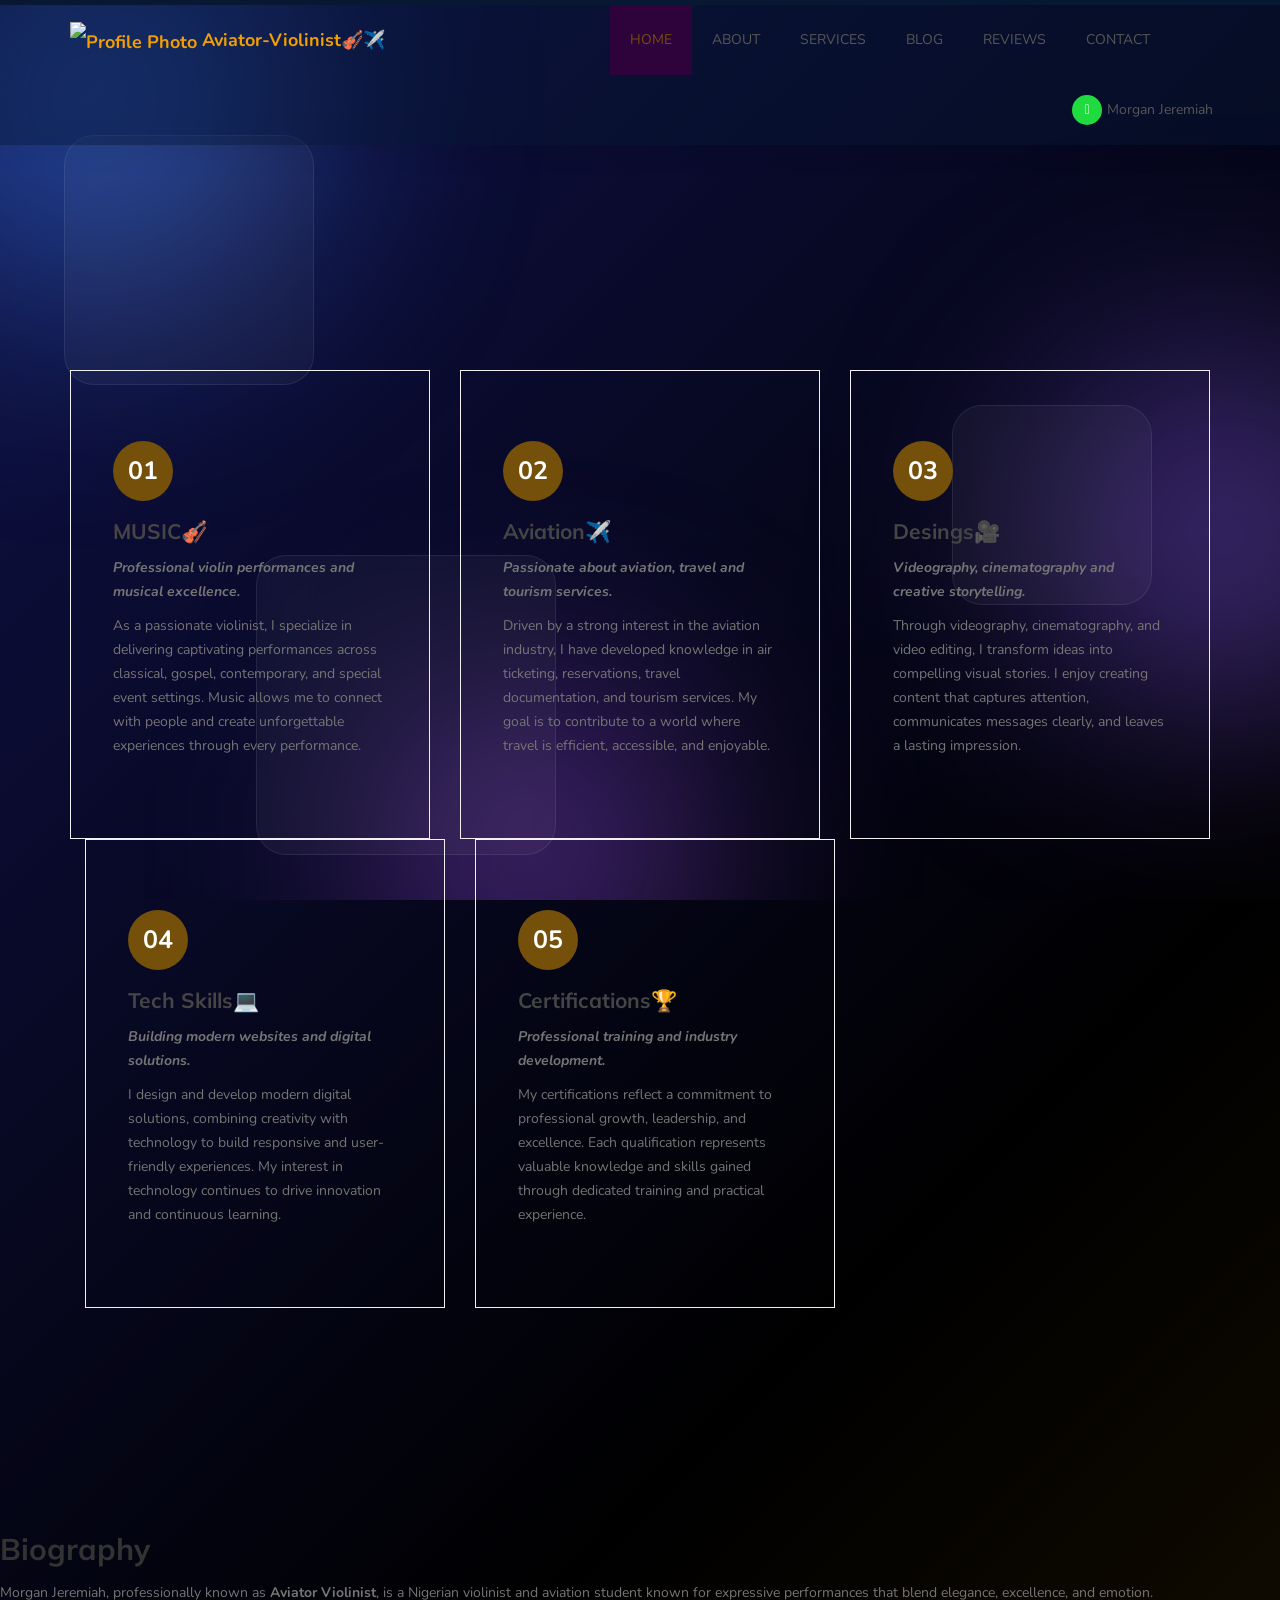
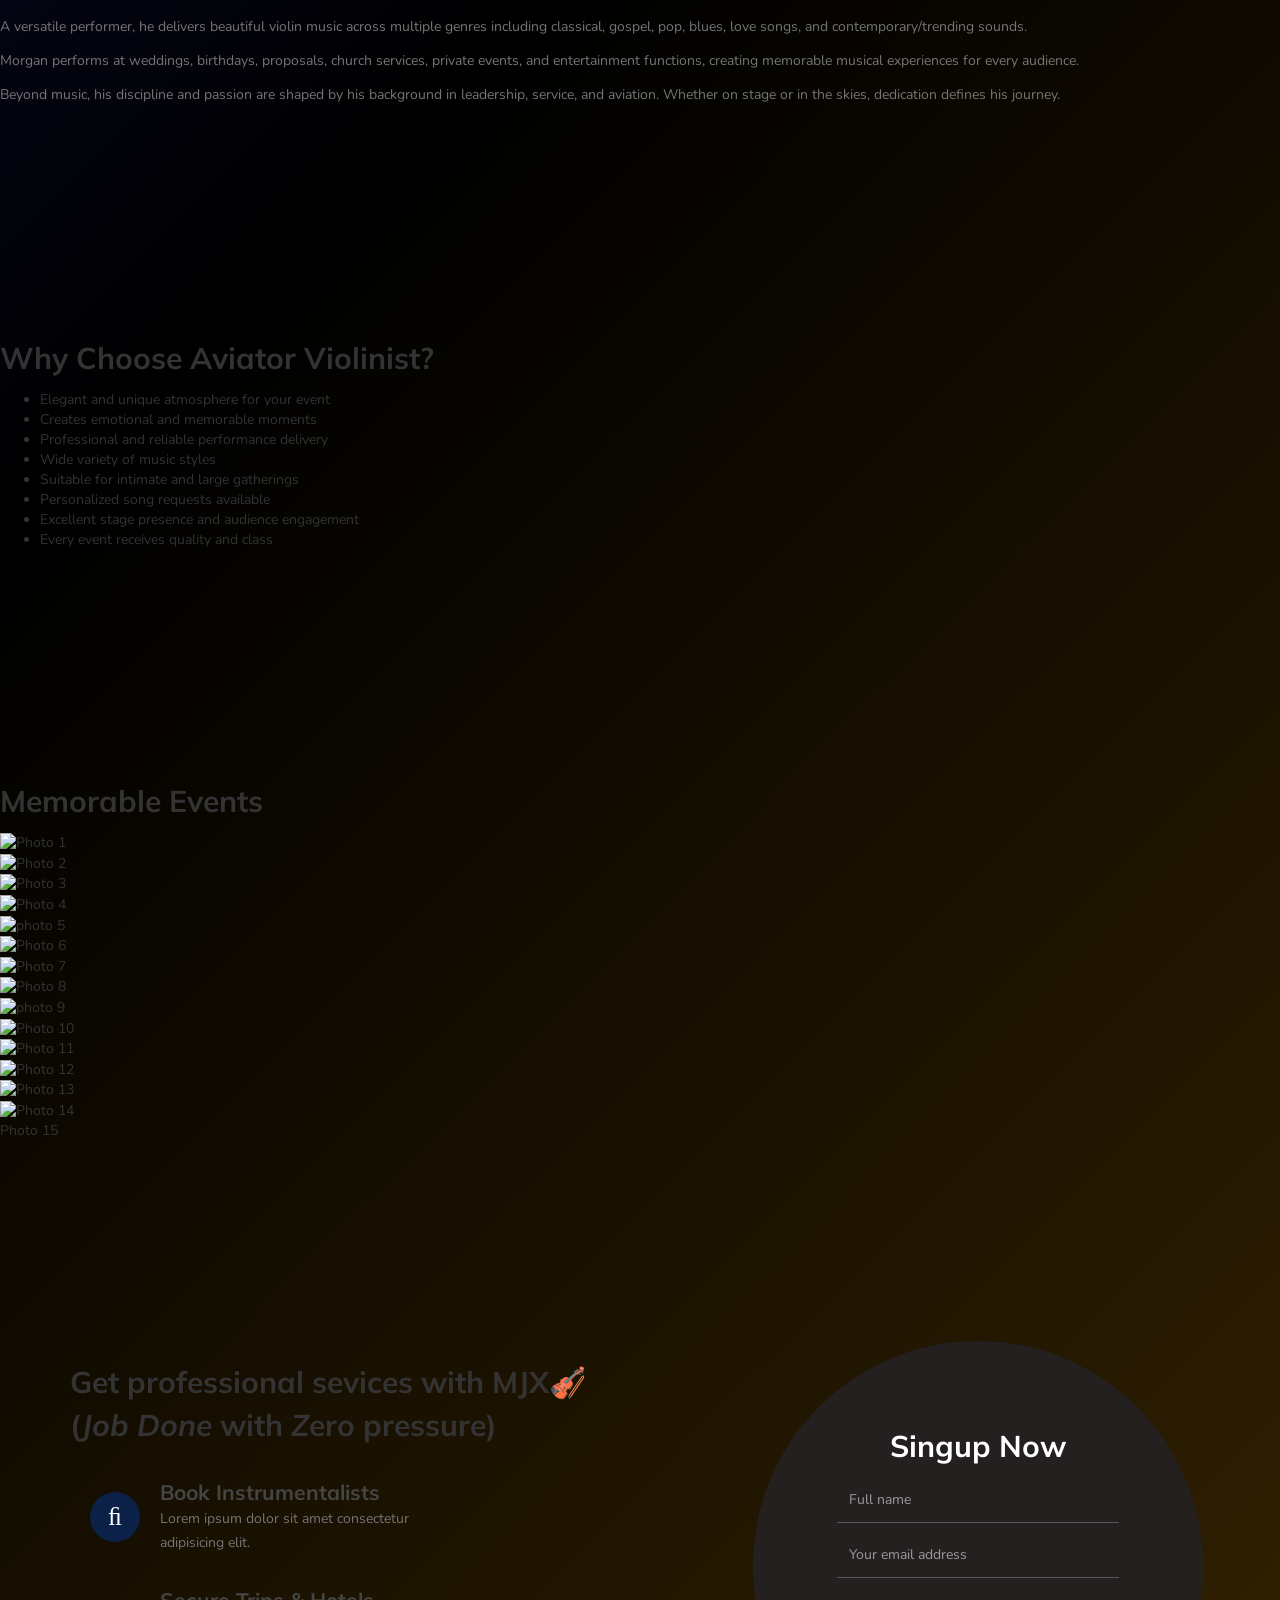
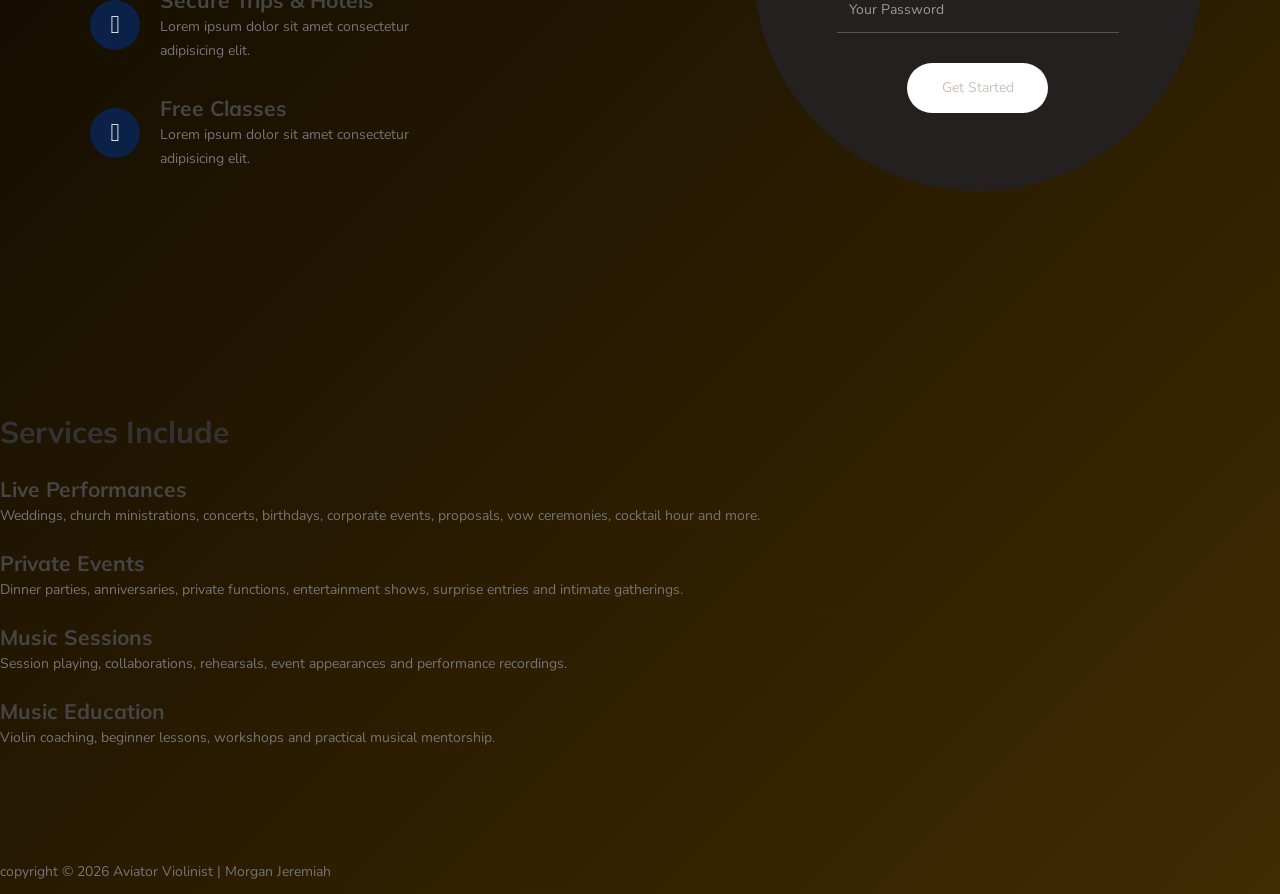
==== index.html @ 17b9ef96 "change file name" ====
<!DOCTYPE html>
<html lang="en">
<head>
    <!-- PORTFOLIO -->
    <meta charset="UTF-8">
     <meta http-equiv="X-UA-Compatible" content="IE=Edge">
     <meta name="description" content="">
     <meta name="keywords" content="">
     <meta name="author" content="">
     <meta name="viewport" content="width=device-width, initial-scale=1, maximum-scale=1">

     <link rel="stylesheet" href="css/bootstrap.min.css">
     <link rel="stylesheet" href="css/font-awesome.min.css">
     <link rel="stylesheet" href="css/owl.carousel.css">
     <link rel="stylesheet" href="css/owl.theme.default.min.css">

     <!-- MAIN CSS -->
      <link rel="stylesheet" href="./css/portfolio.css">

    <title>Morgan Jeremiah | Aviator-Violinist</title>
</head>
<body id="top" data-spy="scroll" data-target=".navbar-collapse" data-offset="50">

    <!--MY ANIMATED BACKGROUND -->
     <div class="background">
        <div class="blob blob1"></div>
        <div class="blob blob2"></div>
        <div class="blob blob3"></div>

        <div class="floating-shape shape1"></div>
        <div class="floating-shape shape2"></div>
        <div class="floating-shape shape3"></div>
     </div>


    <!-- PRE LOADER -->
    <section class="preloader">
        <div class="spinner">
            <span class="spinner-rotate"></span>
        </div>
    </section>

    <!-- MENU -->
    <section class="navbar custom-navbar navbar-fixed-top" role="navigation">
        <div class="container">
            
            <div class="navbar-header">
                <button class="navbar-toggle" data-toggle="collapse" data-target=".navbar-collapse">
                    <span class="icon icon-bar"></span>
                    <span class="icon icon-bar"></span>
                    <span class="icon icon-bar"></span>
                </button>
                
                <!-- LOGO TEXT HERE -->
                 <a href="#" class="navbar-brand">
                    <span>
                        <img class="profile" src="../Morgan-Jeremiah_Portfolio/images/web-profile-img.jpg" alt="Profile Photo">
                    </span>
                    Aviator-Violinist🎻✈️
                </a>
            </div>
            <!-- MENU LINKS -->
            <div class="collapse navbar-collapse">
                <ul class="nav navbar-nav navbar-nav-first">
                    <li><a href="#top" class="smoothscroll">HOME</a></li>
                    <li><a href="#about-self" class="smoothscroll">ABOUT</a></li>
                    <li><a href="#services" class="smoothscroll">SERVICES</a></li>
                    <li><a href="#blog" class="smoothscroll">BLOG</a></li>
                    <li><a href="#testimonial" class="smoothscroll">REVIEWS</a></li>
                    <li><a href="#contact" class="smoothscroll">CONTACT</a></li>
                </ul>

                <ul class="nav navbar-nav navbar-right">
                    <li><a href="https://wa.me/2347034324561" target="_blank"><i class="fa fa-phone"></i>Morgan Jeremiah</a></li>
                </ul>
            </div>

        </div>
    </section>
    
     <!-- HOME -->
      <section id="home">
        <div class="row">

            <!-- NOTE: I DONT UNDERSTAND THIS PART -->
              <div class="owl-carousel owl-theme home-slider">
                    <div class="item item-first">
                        <div class="caption">
                            <div class="container">
                                 <div class="col-md-6 col-sm-12">
                                    <h1>HELLO</h1>
                                    <h1>I'm Morgan Jeremiah <br> Aviator Violinist & Creative Professional</h1>
                                    <h3>Passionate about music, aviation, technology, and creating meaningful experiences. </h3>
                                    <a href="#feature" class="section-btn btn btn-default smoothScroll">Discover more</a>
                                 </div>
                            </div>
                        </div>
                    </div>

                    <div class="item item-second">
                        <div class="caption">
                            <div class="container">
                                <div class="col-md-6 col-sm-12">
                                    <h1>MJX SERVICES <br> Professional Services Made Simple</h1>
                                    <h3>Book trusted services, connect with professionals, and access opportunities through one platform.</h3>
                                    <a href="#about" class="section-btn btn btn-default smoothScroll">Join Now</a>
                                </div>
                            </div>
                        </div>
                    </div>

                    <div class="item item-third"></div>
                        <div class="caption">
                            <div class="container">
                                <div class="col -md-6 col-sm-12">
                                    <h1>LIVE PERFORMANCES <br> Music That Creates Memories</h1>
                                    <h3>From weddings and proposals to corporate and church events, every performance is tailored to inspire... Visit <a href="https://www.tiktok.com/jaystringsviolin">Morgan Jeremiah</a> page.</a></h3>
                                    <a href="#https://wa.me/2347034324561" target="_blank" class="section-btn btn btn-default smoothScroll">Book Now</a>
                                </div>
                            </div>
                        </div>
                    </div>
      </section>
      <!-- FEATURE -->
       <section id="feature">
        <div class="container">
            <div class="row">

                <div class="col-md-4 col-sm-4">
                    <div class="feature-thumb">
                        <span>01</span>
                        <h3>MUSIC🎻</h3>
                        <p><b><i>Professional violin performances and musical excellence.</i></b></p>
                        <p>As a passionate violinist, I specialize in delivering captivating performances across classical, gospel, contemporary, and special event settings. Music allows me to connect with people and create unforgettable experiences through every performance.</p>
                    </div>
                </div>

                <div class="col-md-4 col-sm-4">
                    <div class="feature-thumb">
                        <span>02</span>
                        <h3>Aviation✈️</h3>
                        <p><b><i>Passionate about aviation, travel and tourism services.</i></b></p>
                        <p>Driven by a strong interest in the aviation industry, I have developed knowledge in air ticketing, reservations, travel documentation, and tourism services. My goal is to contribute to a world where travel is efficient, accessible, and enjoyable.</p>
                    </div>
                </div>

                <div class="col-md-4 col-sm-4">
                    <div class="feature-thumb">
                        <span>03</span>
                        <h3>Desings🎥</h3>
                        <p><b><i>Videography, cinematography and creative storytelling.</i></b></p>
                        <p>Through videography, cinematography, and video editing, I transform ideas into compelling visual stories. I enjoy creating content that captures attention, communicates messages clearly, and leaves a lasting impression.</p>
                    </div>
            </div>
        </div>

        <!-- ADDITION -->
         <div class="container">
            <div class="row">

                <div class="col-md-4">
                    <div class="feature-thumb">
                        <span>04</span>
                        <h3>Tech Skills💻</h3>
                        <p><b><i>Building modern websites and digital solutions.</i></b></p>
                        <p>I design and develop modern digital solutions, combining creativity with technology to build responsive and user-friendly experiences. My interest in technology continues to drive innovation and continuous learning.</p>
                    </div>
                </div>

                <div class="col-md-4">
                    <div class="feature-thumb">
                        <span>05</span>
                        <h3>Certifications🏆</h3>
                        <p><b><i>Professional training and industry development.</i></b></p>
                        <p>My certifications reflect a commitment to professional growth, leadership, and excellence. Each qualification represents valuable knowledge and skills gained through dedicated training and practical experience.</p>
                    </div>
                </div>

            </div>
         </div>
    </section>

    <!-- ABOUT -->

    <!-- additiional about section -->
    <section id="about-self" class="section">
    <h2>Biography</h2>

    <p>
      Morgan Jeremiah, professionally known as <strong>Aviator Violinist</strong>, is a Nigerian violinist and aviation student known for expressive performances that blend elegance, excellence, and emotion.
    </p>

    <p>
      A versatile performer, he delivers beautiful violin music across multiple genres including classical, gospel, pop, blues, love songs, and contemporary/trending sounds.
    </p>

    <p>
      Morgan performs at weddings, birthdays, proposals, church services, private events, and entertainment functions, creating memorable musical experiences for every audience.
    </p>

    <p>
      Beyond music, his discipline and passion are shaped by his background in leadership, service, and aviation. Whether on stage or in the skies, dedication defines his journey.
    </p>
  </section>

  
  <!-- WHY CHOOSE -->
  <section class="section">
    <h2>Why Choose Aviator Violinist?</h2>

    <ul class="reasons">
      <li>Elegant and unique atmosphere for your event</li>
      <li>Creates emotional and memorable moments</li>
      <li>Professional and reliable performance delivery</li>
      <li>Wide variety of music styles</li>
      <li>Suitable for intimate and large gatherings</li>
      <li>Personalized song requests available</li>
      <li>Excellent stage presence and audience engagement</li>
      <li>Every event receives quality and class</li>
    </ul>
  </section>

  <!-- EVENTS -->
  <section id="events" class="section-dark">
    <h2>Memorable Events</h2>
    <!-- <p>Gallery section — add y
        our event photos and videos here.</p> -->

    <div class="gallery">
      <div class="placeholder"><img src="./images/gallery-img1.jpg" alt="Photo 1"></div>
      <div class="placeholder"><img src="./images/gallery-img2.png" alt="Photo 2"></div>
      <div class="placeholder"><img src="./images/gallery-img3.jpg" alt="Photo 3"></div>
      <div class="placeholder"><img src="./images/gallery-img4.jpg" alt="Photo 4"></div>
      <div class="placeholder"><img src="./images/gallery-img5.png" alt="photo 5"></div>
      <div class="placeholder"><img src="./images/gallery-img6.jpg" alt="Photo 6"></div>
      <div class="placeholder"><img src="./images/gallery-img7.jpg" alt="Photo 7"></div>
      <div class="placeholder"><img src="./images/gallery-img8.png" alt="Photo 8"></div>
      <div class="placeholder"><img src="./images/gallery-img9.jpg" alt="photo 9"></div>
      <div class="placeholder"><img src="./images/gallery-img10.jpg" alt="Photo 10"></div>
      <div class="placeholder"><img src="./images/gallery-img11.jpg" alt="Photo 11"></div>
      <div class="placeholder"><img src="./images/gallery-img12.png" alt="Photo 12"></div>
      <div class="placeholder"><img src="./images/gallery-img13.jpg" alt="Photo 13"></div>
      <div class="placeholder"><img src="./images/gallery-img14.jpg" alt="Photo 14"></div>
      <div class="placeholder">Photo 15</div>
    </div>
  </section>
  <!-- The end of this section -->


     <section id="about">
        <div class="container">
            <div class="row">

                <div class="col-md-6 col-sm-12">
                    <div class="about-info">
                        <h2>Get professional sevices with MJX🎻 (<i><b>Job Done</b></i> with <i><b>Z</b></i>ero pressure)</h2>

                        <figure>
                            <span><i class="fa fa-music"></i></span>
                            <figcaption>
                                <h3>Book Instrumentalists</h3>
                                <p>Lorem ipsum dolor sit amet consectetur adipisicing elit.</p>
                            </figcaption>
                        </figure>
                        
                         <figure>
                            <span>
                                <i class="fa fa-plane"></i>
                            </span>
                            <figcaption>
                                <h3>Secure Trips & Hotels</h3>
                                <p>Lorem ipsum dolor sit amet consectetur adipisicing elit.</p>
                            </figcaption>
                        </figure>

                         <figure>
                            <span><i class="fa fa-graduation-cap"></i></span>
                            <figcaption>
                                <h3>Free Classes</h3>
                                <p>Lorem ipsum dolor sit amet consectetur adipisicing elit.</p>
                            </figcaption>
                        </figure>
                    </div>
                </div>

                <div class="col-md-offset-1 col-md-4 col-sm-12">
                    <div class="entry-form">
                        <form action="#" method="post">
                            <h2>Singup Now</h2>
                            <input type="text" name="full name" class="form-control" placeholder="Full name" required="">

                            <input type="email" name="email" class="form-control" placeholder="Your email address" required="">

                            <input type="password" name="password" class="form-control" placeholder="Your Password" required="">

                            <button class="submit-btn form-control" id="form-submit"><a href="C:\Users\solov\Videos\MJX Website\codes\mjx.html" target="_blank">Get Started</a></button>
                        </form>
                    </div>
                </div>
            </div>
        </div>
     </section>

     <!-- additional -->
      <!-- SERVICES -->
  <section id="services" class="section dark">
    <h2>Services Include</h2>

    <div class="cards">

      <div class="card">
        <h3>Live Performances</h3>
        <p>Weddings, church ministrations, concerts, birthdays, corporate events, proposals, vow ceremonies, cocktail hour and more.</p>
      </div>

      <div class="card">
        <h3>Private Events</h3>
        <p>Dinner parties, anniversaries, private functions, entertainment shows, surprise entries and intimate gatherings.</p>
      </div>

      <div class="card">
        <h3>Music Sessions</h3>
        <p>Session playing, collaborations, rehearsals, event appearances and performance recordings.</p>
      </div>

      <div class="card">
        <h3>Music Education</h3>
        <p>Violin coaching, beginner lessons, workshops and practical musical mentorship.</p>
      </div>

    </div>
  </section>

  <footer class="footer">
    <p>copyright &copy; 2026 Aviator Violinist | Morgan Jeremiah</p>
  </footer>


  <!-- SCRIPTS -->
     <script src="js/jquery.js"></script>
     <script src="js/bootstrap.min.js"></script>
     <script src="js/owl.carousel.min.js"></script>
     <script src="js/smoothscroll.js"></script>
     <script src="js/custom.js"></script>

</body>
</html>
---- css/portfolio.css ----
/* PORTFOLIO */

  @import url('https://fonts.googleapis.com/css?family=Muli:300,700|Nunito');

  /* body {
    background: #1d1152;
    font-family: 'Nunito', sans-serif;
    overflow-x: hidden;
    padding-top: 70px;
  } */

   /*--------------------------------------
      ANIMATED BACKGROUND 
  ---------------------------------------*/
  body {
    /* main copied */
    font-family: 'Nunito', sans-serif;
    overflow-x: hidden;
    padding-top: 70px;
    /* done */
    background: linear-gradient(
    135deg,
    #10124b 0%,
    #000000 40%,
    #412b02 100%
  );
  }

 .background {
  position: fixed;
  inset: 0;
  z-index: -1;
  overflow: hidden;
}

.blob {
  position: absolute;
  border-radius: 50%;
  filter: blur(120px);
  opacity: 0.5;
  animation: floatBlob 15s ease-in-out infinite;
}

.blob1 {
  width: 400px;
  height: 400px;
  background: #3b82f6;
  top: -100px;
  left: -100px;
}

.blob2 {
  width: 350px;
  height: 350px;
  background: #8b5cf6;
  top: 40%;
  right: -120px;
}

.blob3 {
  width: 300px;
  height: 300px;
  background: #a855f7;
  bottom: -100px;
  left: 30%;
}

@keyframes floatBlob {
  0% { transform: translate(0,0); }
  50% { transform: translate(40px,-40px); }
  100% { transform: translate(0,0); }
}

.floating-shape {
  position: absolute;
  backdrop-filter: blur(10px);
  background: rgba(255,255,255,0.04);
  border: 1px solid rgba(255,255,255,0.08);
  border-radius: 30px;
  animation: drift 12s ease-in-out infinite;
}

.shape1 {
  width: 250px;
  height: 250px;
  top: 15%;
  left: 5%;
}

.shape2 {
  width: 200px;
  height: 200px;
  top: 45%;
  right: 10%;
}

.shape3 {
  width: 300px;
  height: 300px;
  bottom: 5%;
  left: 20%;
}

@keyframes drift {
  0% { transform: translateY(0px); }
  50% { transform: translateY(-30px); }
  100% { transform: translateY(0px); }
}
    /* -------------------------------------
       THE END
    -------------------------------------- */


  /* --------------------------------------------------------------
     TYPOGRAPHY
  ------------------------------------------------------------------*/

  h1,h2,h3,h4,h5,h6 {
    font-family: 'Muli', sans-serif;
    font-weight: bold;
    line-height: inherit;
  }

  h1 {
    color: #353535;
    font-size: 2em;
    padding-bottom: 10px;
  }

  h3 {
    font-size: 1.5em;
    margin-bottom: 0;
  }

  h3,
  h3 a {
    color: #454545;
  }

  p {
    color: #757575;
    font-size: 14px;
    font-weight: normal;
    line-height: 24px;
  }

  /* ------------------------------------------------------------------
     GENERAL
-----------------------------------------------------------------------*/

html{
    -webkit-font-smoothing: antialiased;
}

a {
    color: #ccbebe;
    -webkit-transition: 0.5s;
    transition: 0.5s;
    text-decoration: none !important;
}

a,
input, button,
.form-control {
    -webkit-transition: 0.5s;
    transition: 0.5s;
}

a:hover, a:active, a:focus {
    color: #75500a;
    outline: none;
}

::-webkit-scrollbar{
    width: 8px;
    height: 8px;
}

::-webkit-scrrollbar-thumb {
    cursor: pointer;
    background: #02048db9;
}

.section-title {
    padding-bottom: 40px;
}

.section-title h2 {
    margin: 0%;
}

.section-title small {
    display: block;
}

.overlay {
    background: rgba(20, 20, 20, 00.5);
    position: absolute;
    top: 0%;
    right: 0%;
    bottom: 0%;
    left: 0%;
    width: 100%;
    height: 100%;
}

.entry-form {
    background: #252020;
    border-radius: 100%;
    text-align: center;
    padding: 6em;
    width: 450px;
    height: 450px;
}

.entry-form h2 {
    color: #ffffff;
    margin: 0;
}

.entry-form .form-control {
    background: transparent;
    border: 0;
    border-bottom: 1px solid;
    border-radius: 0;
    box-shadow: none;
    height: 45px;
    margin: 10px 0;
}

.entry-form .submit-btn {
    background: #ffffff;
    border-radius: 50px;
    border: 0;
    color: #252020;
    width: 50%;
    height: 50px;
    margin: 30px auto;
    margin-bottom: 10px;
  }

  .entry-form .submit-btn:hover {
    background: #3f51b5;
    color: #ffffff;
  }

  section {
    position: relative;
    padding: 100px 0;
  }

  /* --------------------------------------------------
  ADD THIS LATER ITS FOR REVIEW SECTION________________
  #team,
  #testimonial {
    background: #f9f9f9;
  }

  #team, 
  #testimonial {
    text-align: center;
  }
  
  #google-map iframe {
    border: 0;
    width: 100%;
    height: 390px;
  }
----------------------------------------------------------- */

/*-------------------------------------
TO BE ADDED:
     BUTTONS
     PRE LOADER
---------------------------------------- */


/* -----------------------------------------------------------------------------------
    MENU
--------------------------------------------------------------------------------------*/
.custom-navbar {
    background: rgba(8, 24, 51, 0.45);
    border-top: 5px solid #081833;
    border-bottom: 0;
    -webkit-box-shadow: 0 1px 30px rgba(0, 0, 0, 0.1);
    -moz-box-shadow: 0 1px 30px rgba(0, 0, 0, 0.1);
    box-shadow: 0 1px 30px rgba(0, 0, 0, 0.1);
    padding: 12px 0;
    margin-bottom: 0;
    padding: 0;
}

.custom-navbar .navbar-brand {
    color: #f39f02;
    font-size: 18px;
    font-weight: bold;
    line-height: 40px;
  }

  .custom-navbar .navbar-nav.navbar-nav-first {
    margin-left: 15em;
  }

  .custom-navbar .navbar-nav.navbar-right li a {
    padding-right: 12px;
    padding-left: 12px;
  }

  .custom-navbar .navbar-nav.navbar-right li a .fa {
    background: #20db3f;
    border-radius: 100%;
    color: #ffffff;
    width: 30px;
    height: 30px;
    line-height: 30px;
    text-align: center;
    display: inline-block;
    margin-right: 5px;
  }

  .custom-navbar .nav li a {
    line-height: 40px;
    color: #575757;
    padding-right: 20px;
    padding-left: 20px;
  }

  .custom-navbar .navbar-nav > li > a:hover,
  .custom-navbar .navbar-nav > li > a:focus {
    background-color: transparent;
  }

  .custom-navbar .nav li a:hover {
    background-color: #1a047a;
    color: #75500a;
  }
  
  .custom-navbar .nav li.active > a {
    background-color: #2e023b;
    color: #75500a;
  }
  
  .custom-navbar .navbar-toggle {
    border: none;
    padding-top: 10px;
  }

  .custom-navbar .navbar-toggle {
    background-color: transparent;
  }

  .custom-navbar .navbar-toggle .icon-bar {
    background: #252525;
    border-color: transparent;
  }

  /* -----------------------------------------------------------------------------------
     HOME & SLIDER
  ------------------------------------------------------------------------------------- */
  #home {
    padding: 0;
  }

  #home h1 {
    color: #ffffff;
  }

  #home h3 {
    color: #f9f9f9;
    font-size: 16px;
    font-weight: 300;
    margin: 0;
    padding: 5px 0 40px 0;
  }

  @media (min-width: 768px) {
    .home-slider .col-md-6 {
      padding-left: 0;
    }
  }

  .home-slider .caption {
    display: flex;
    justify-content: center;
    flex-direction: column;
    text-align: left;
    background-color: rgba(20, 20, 20, 0.2);
    height: 100%;
    color: #fff;
    cursor: e-resize;
  }

  .home-slider .item {
    background-repeat: no-repeat;
    background-attachment: local;
    background-size: cover;
    height: 650px;
  }

  .caption h3 a { color: #FFF; }
  .caption h3 a:hover { color: #FF3; }

  .home-slider.item-first {
    background-image: url(../images/slider-img1.jpg);
    background-position: center;
  }
    .home-slider.item-second {
      background-image: url(../images/slider-img2.jpg);
  }

  .home-slider.item-third {
    background-image: url(../images/slider-img3.png);
  }


  /* ---------------------------------------------------------------
     FEATURE 
  ------------------------------------------------------------------*/
  .feature-thumb {
    border: 1px solid #f0f0f0;
    padding: 5em 3em;
  }

  .feature-thumb span {
    background: #75500a;
    border-radius: 50px;
    color: #ffffff;
    font-size: 25px;
    font-weight: bold;
    display: inline-block;
    width: 60px;
    height: 60px;
    line-height: 60px;
    text-align: center;
    margin-bottom: 5px;
  }

  .feature-thumb h3 {
    margin: 10px 0;
  }



  /* -------------------------------------------------------------------------
      ABOUT
  --------------------------------------------------------------------------- */
   #about figure {
    display: inline-block;
    vertical-align: top;
    margin-left: 15px;
  }

  #about figure span {
    float: left;
    margin-left: -15px;
    padding: 15px 20px;
    position: relative;
    top: 20px;
  }

  #about figure span i {
    background: #0b2147;
    border-radius: 50px;
    color: #ffffff;
    font-size: 25px;
    width: 50px;
    height: 50px;
    line-height: 50px;
    text-align: center;
  }
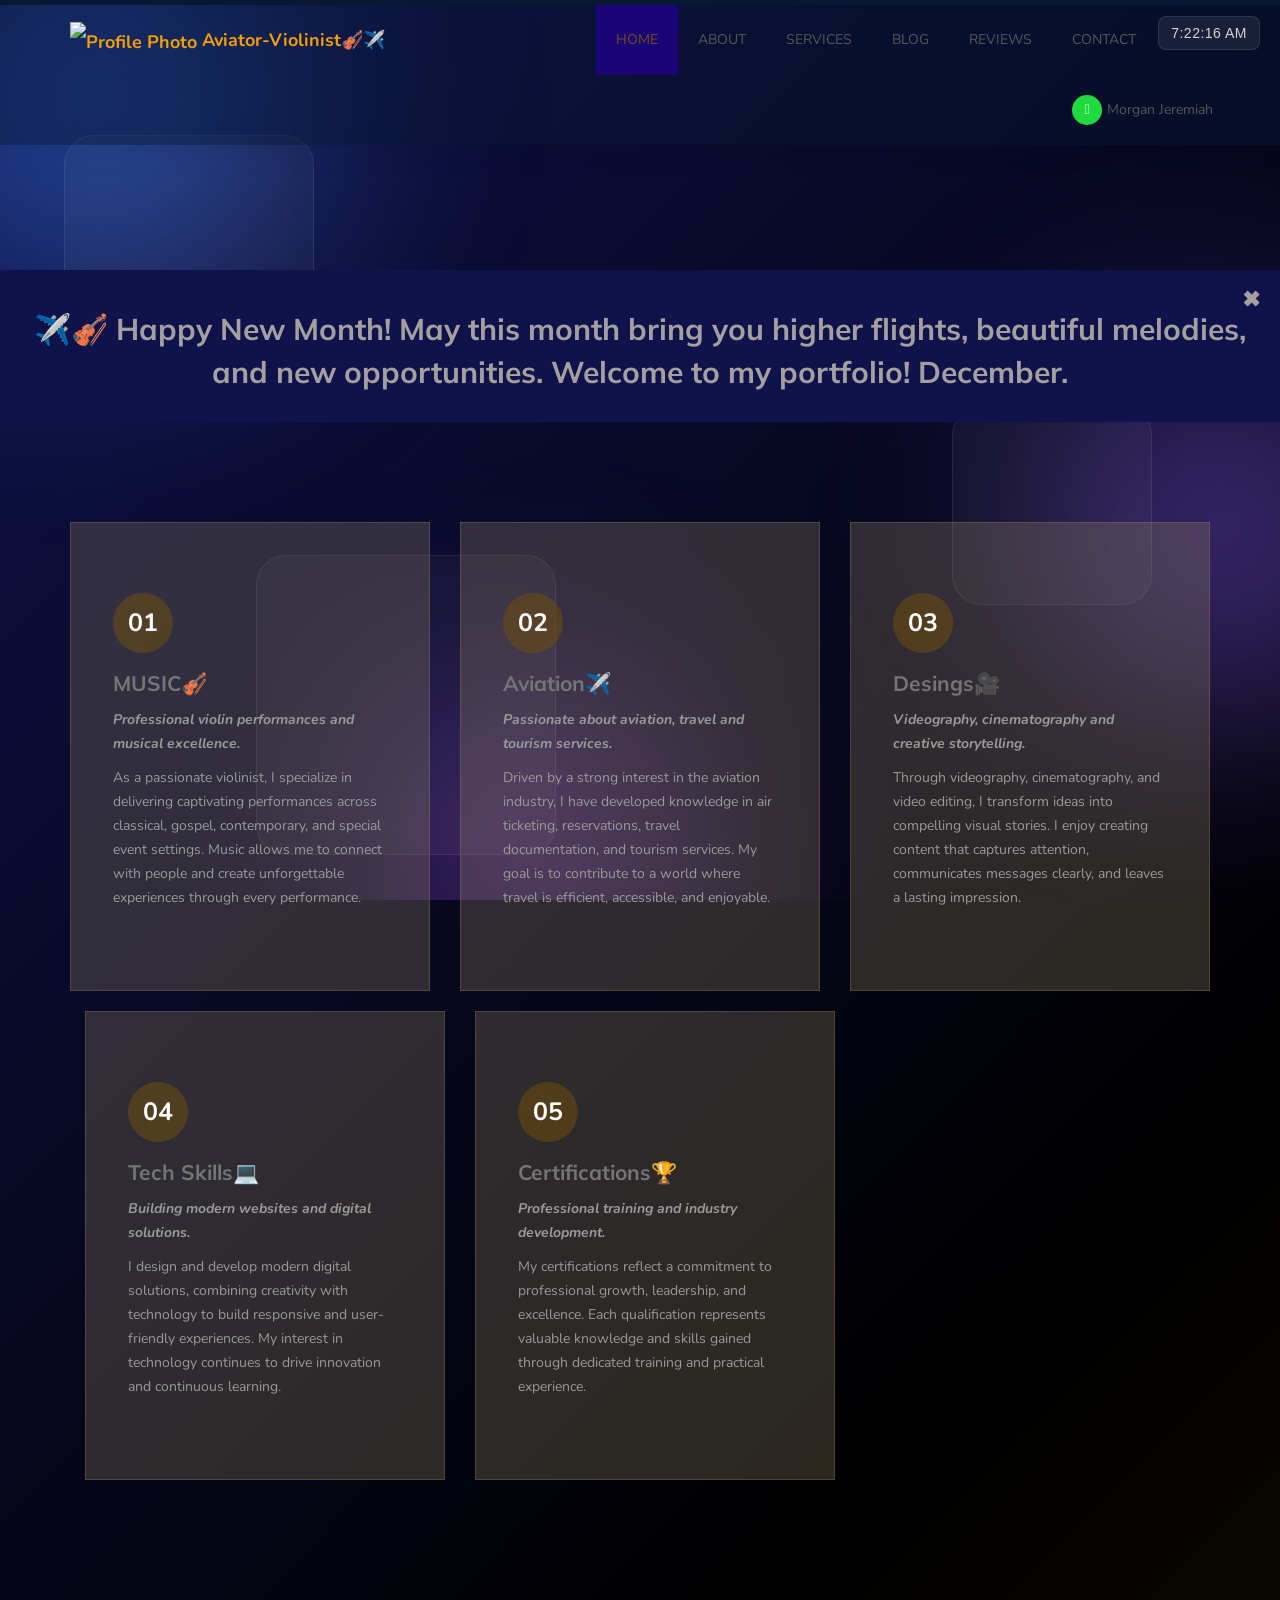
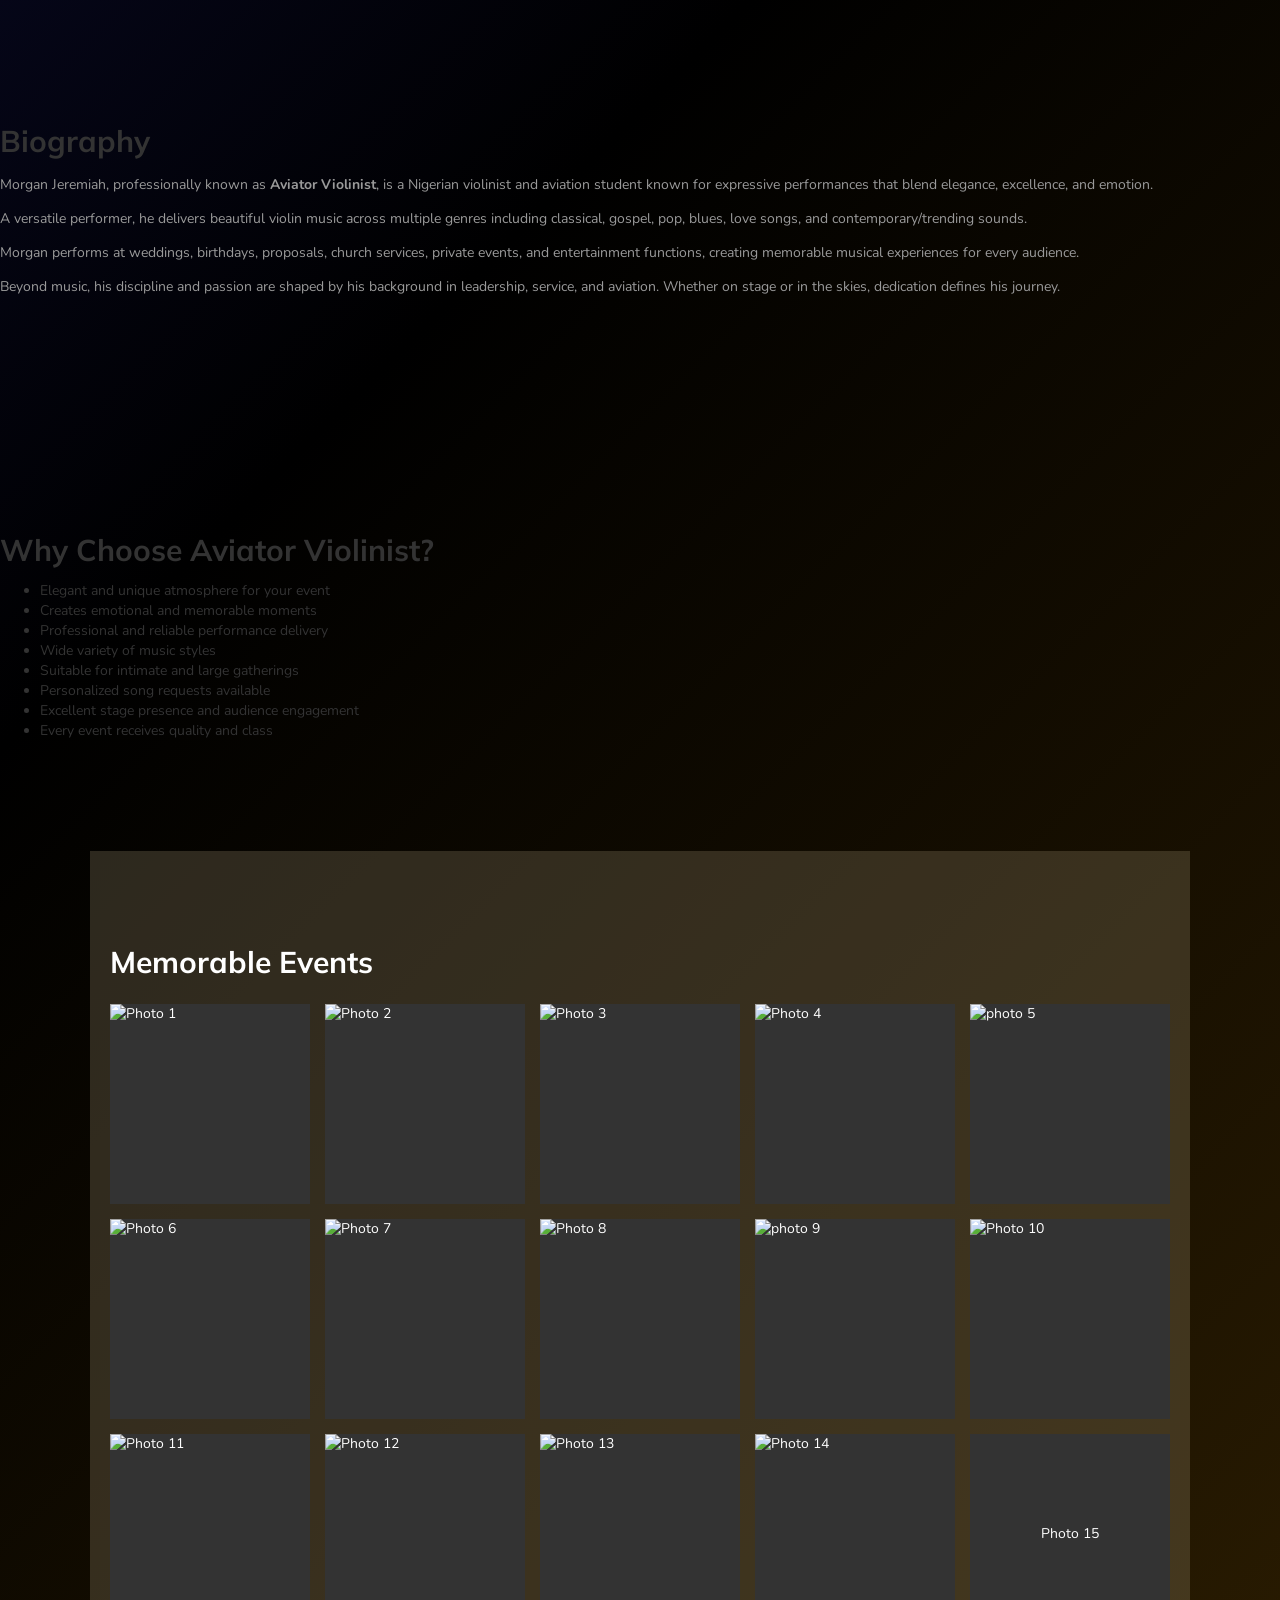
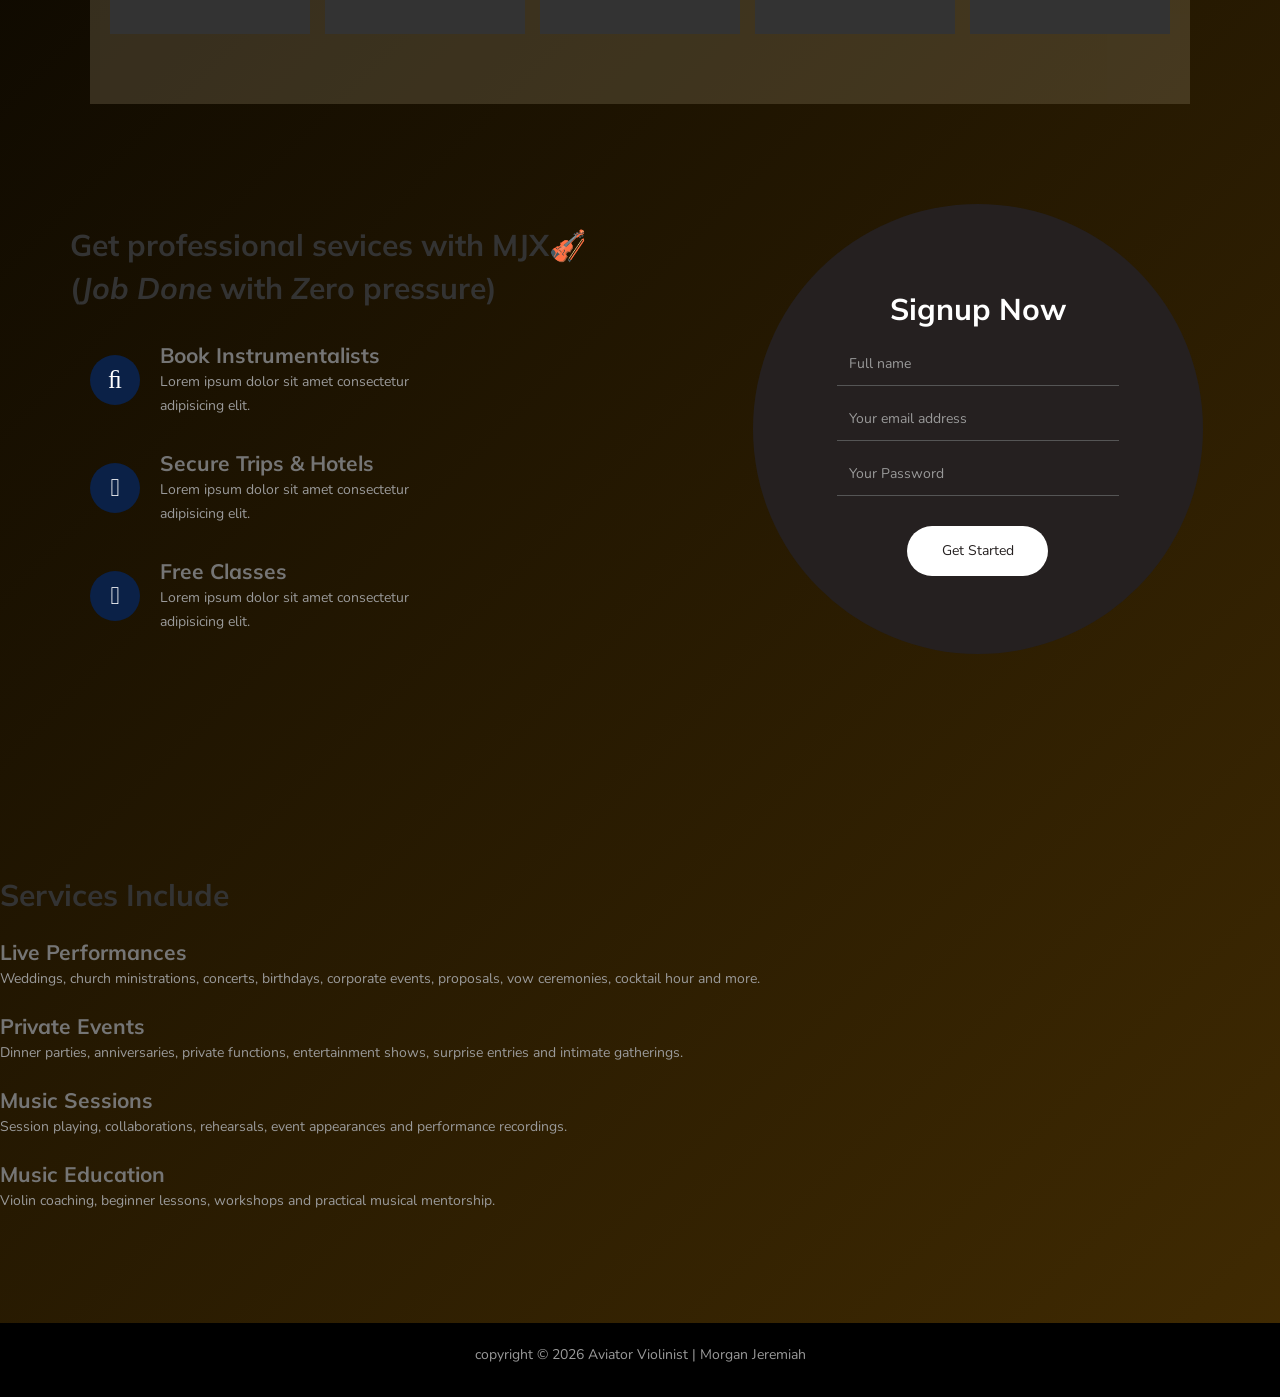
==== commit c3ed0995: "I added Java script for time display and new month wishes" ====
--- a/index.html
+++ b/index.html
@@ -18,6 +18,7 @@
       <link rel="stylesheet" href="./css/portfolio.css">
 
     <title>Morgan Jeremiah | Aviator-Violinist</title>
+    <link rel="icon" type="image/png" href="./images/favicon.png" width="100%" height="100%">
 </head>
 <body id="top" data-spy="scroll" data-target=".navbar-collapse" data-offset="50">
 
@@ -54,7 +55,7 @@
                 <!-- LOGO TEXT HERE -->
                  <a href="#" class="navbar-brand">
                     <span>
-                        <img class="profile" src="../Morgan-Jeremiah_Portfolio/images/web-profile-img.jpg" alt="Profile Photo">
+                        <img class="profile" src="./images/web-profile-img.png" alt="Profile Photo">
                     </span>
                     Aviator-Violinist🎻✈️
                 </a>
@@ -77,7 +78,23 @@
 
         </div>
     </section>
-    
+
+    <!-- MONTHLY BANNER -->
+     <div id="monthBanner" class="month-banner">
+
+    <h2 id="monthGreeting"></h2>
+
+    <span class="closeBanner">✖</span>
+
+    </div>
+
+    <!-- FLOATING TIME DISPLAY -->
+    <div id="clock"></div>
+
+    <!-- CONFETTI -->
+     <script src="https://cdn.jsdelivr.net/npm/canvas-confetti@1.9.2/dist/confetti.browser.min.js"></script>
+
+     
      <!-- HOME -->
       <section id="home">
         <div class="row">
@@ -88,7 +105,7 @@
                         <div class="caption">
                             <div class="container">
                                  <div class="col-md-6 col-sm-12">
-                                    <h1>HELLO</h1>
+                                    <h1 id="helloText"></h1>
                                     <h1>I'm Morgan Jeremiah <br> Aviator Violinist & Creative Professional</h1>
                                     <h3>Passionate about music, aviation, technology, and creating meaningful experiences. </h3>
                                     <a href="#feature" class="section-btn btn btn-default smoothScroll">Discover more</a>
@@ -285,16 +302,22 @@
 
                 <div class="col-md-offset-1 col-md-4 col-sm-12">
                     <div class="entry-form">
-                        <form action="#" method="post">
-                            <h2>Singup Now</h2>
+                        <form id="signupform">
+                            <h2>Signup Now</h2>
                             <input type="text" name="full name" class="form-control" placeholder="Full name" required="">
 
                             <input type="email" name="email" class="form-control" placeholder="Your email address" required="">
 
                             <input type="password" name="password" class="form-control" placeholder="Your Password" required="">
 
-                            <button class="submit-btn form-control" id="form-submit"><a href="C:\Users\solov\Videos\MJX Website\codes\mjx.html" target="_blank">Get Started</a></button>
+                            <button class="submit-btn form-control" id="form-submit">Get Started</a></button>
                         </form>
+                        <script>
+                            document.getElementById("signupform").addEventListener("submit", function(e) {
+                                e.preventDefault(); // Prevent form submission
+                                window.open("https://morgan-jerry.github.io/MJX/", "_blank"); // Open WhatsApp link in a new tab
+                            });
+                        </script>
                     </div>
                 </div>
             </div>
@@ -342,6 +365,6 @@
      <script src="js/owl.carousel.min.js"></script>
      <script src="js/smoothscroll.js"></script>
      <script src="js/custom.js"></script>
-
+     <script src="js/script.js"></script>
 </body>
 </html>
--- a/css/portfolio.css
+++ b/css/portfolio.css
@@ -8,6 +8,101 @@
     overflow-x: hidden;
     padding-top: 70px;
   } */
+
+  /* --------------------------------------
+      MONTHLY BANNER
+  --------------------------------------- */
+  .month-banner{
+
+background:#10124b;
+
+color:rgb(165, 160, 160);
+
+padding:18px;
+
+text-align:center;
+
+font-size:22px;
+
+font-weight:bold;
+
+position:relative;
+
+overflow:hidden;
+
+display:none;
+
+animation:slideDown .7s ease;
+
+}
+
+
+.closeBanner{
+
+position:absolute;
+
+right:20px;
+
+top:15px;
+
+cursor:pointer;
+
+}
+
+@keyframes slideDown{
+
+from{
+
+transform:translateY(-100%);
+
+opacity:0;
+
+}
+
+to{
+
+transform:translateY(0);
+
+opacity:1;
+
+}
+
+}
+
+/* -------------------------------------
+      FLOATING TIME DISPLAY
+ -------------------------------------- */
+ #clock{
+
+position:fixed;
+
+top:16px;
+
+right:20px;
+
+background:rgba(255,255,255,0.08);
+
+color: #ddd0d0;
+
+padding:6px 12px;
+
+border-radius:8px;
+
+font-size:14px;
+
+font-family: 'Segoe UI', Tahoma, Geneva, Verdana, sans-serif;
+letter-spacing: 0.5px;
+backdrop-filter: blur(6px);
+-webkit-backdrop-filter: blur(6px);
+border: 1px solid rgba(255,255,255,0.1);
+box-shadow: 0 2px 6px rgba(0, 0, 0, 0.15);
+display: flex;
+align-items: center;
+gap: 6px;
+
+z-index:9999;
+
+}
 
    /*--------------------------------------
       ANIMATED BACKGROUND 
@@ -122,7 +217,7 @@
   }
 
   h1 {
-    color: #353535;
+    color: #454545;
     font-size: 2em;
     padding-bottom: 10px;
   }
@@ -134,11 +229,11 @@
 
   h3,
   h3 a {
-    color: #454545;
+    color: #757575;
   }
 
   p {
-    color: #757575;
+    color: #9a9a9a;
     font-size: 14px;
     font-weight: normal;
     line-height: 24px;
@@ -297,8 +392,13 @@
     line-height: 40px;
   }
 
+  .profile {
+    width: 30px;
+    height: auto;
+  }
+
   .custom-navbar .navbar-nav.navbar-nav-first {
-    margin-left: 15em;
+    margin-left: 14em;
   }
 
   .custom-navbar .navbar-nav.navbar-right li a {
@@ -331,12 +431,12 @@
   }
 
   .custom-navbar .nav li a:hover {
-    background-color: #1a047a;
+    background-color: #081833;
     color: #75500a;
   }
   
   .custom-navbar .nav li.active > a {
-    background-color: #2e023b;
+    background-color: #1a047a;
     color: #75500a;
   }
   
@@ -397,8 +497,8 @@
     height: 650px;
   }
 
-  .caption h3 a { color: #FFF; }
-  .caption h3 a:hover { color: #FF3; }
+  .caption h3 a { color: #3d0000; }
+  .caption h3 a:hover { color: #2ec209; }
 
   .home-slider.item-first {
     background-image: url(../images/slider-img1.jpg);
@@ -417,12 +517,18 @@
      FEATURE 
   ------------------------------------------------------------------*/
   .feature-thumb {
-    border: 1px solid #f0f0f0;
+    border: 1px solid #83745367;
     padding: 5em 3em;
+    background-color: #8b7e6150;
+    margin-bottom: 20px;
+  }
+  
+  .row {
+    justify-content: center;
   }
 
   .feature-thumb span {
-    background: #75500a;
+    background: #75500a80;
     border-radius: 50px;
     color: #ffffff;
     font-size: 25px;
@@ -468,3 +574,46 @@
     line-height: 50px;
     text-align: center;
   }
+
+  .section-dark {
+    padding: 70px 20px;
+    max-width: 1100px;
+    margin: auto;
+    background: #8b7e6150;
+    color: white;
+  }
+
+  .gallery {
+    display: grid;
+    grid-template-columns: repeat(auto-fit,minmax(200px,1fr));
+    gap: 15px;
+    margin-top: 20px;
+  }
+
+  .placeholder img{
+    width: 100%;
+    height: 100%;
+  }
+
+  .placeholder {
+    background: #333;
+    height: 200px;
+    display: flex;
+    align-items: center;
+    justify-content: center;
+  }
+
+/* --------------------------------------------------------
+    SERVICES
+-----------------------------------------------------------*/
+
+
+
+
+  /* FOOTER */
+  .footer {
+    text-align: center;
+    padding: 20px;
+    background: #000;
+    color: white;
+  }
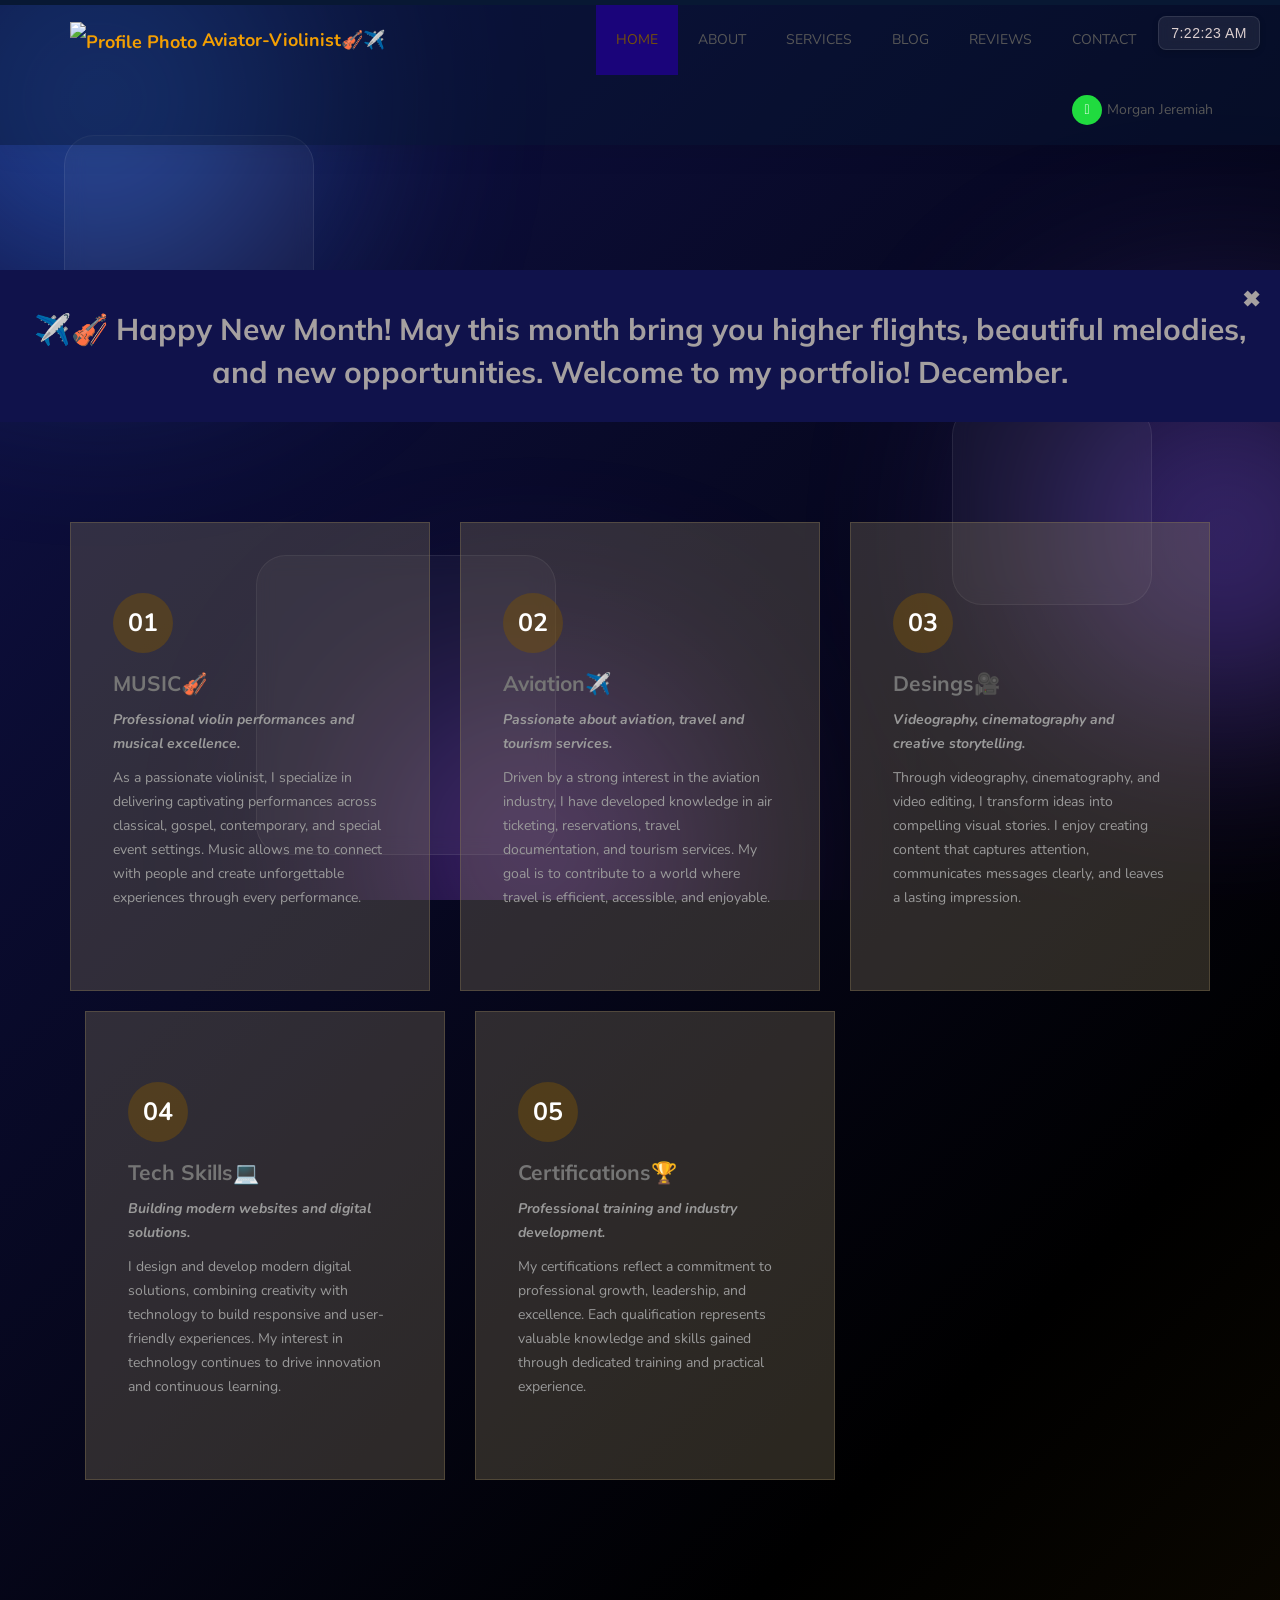
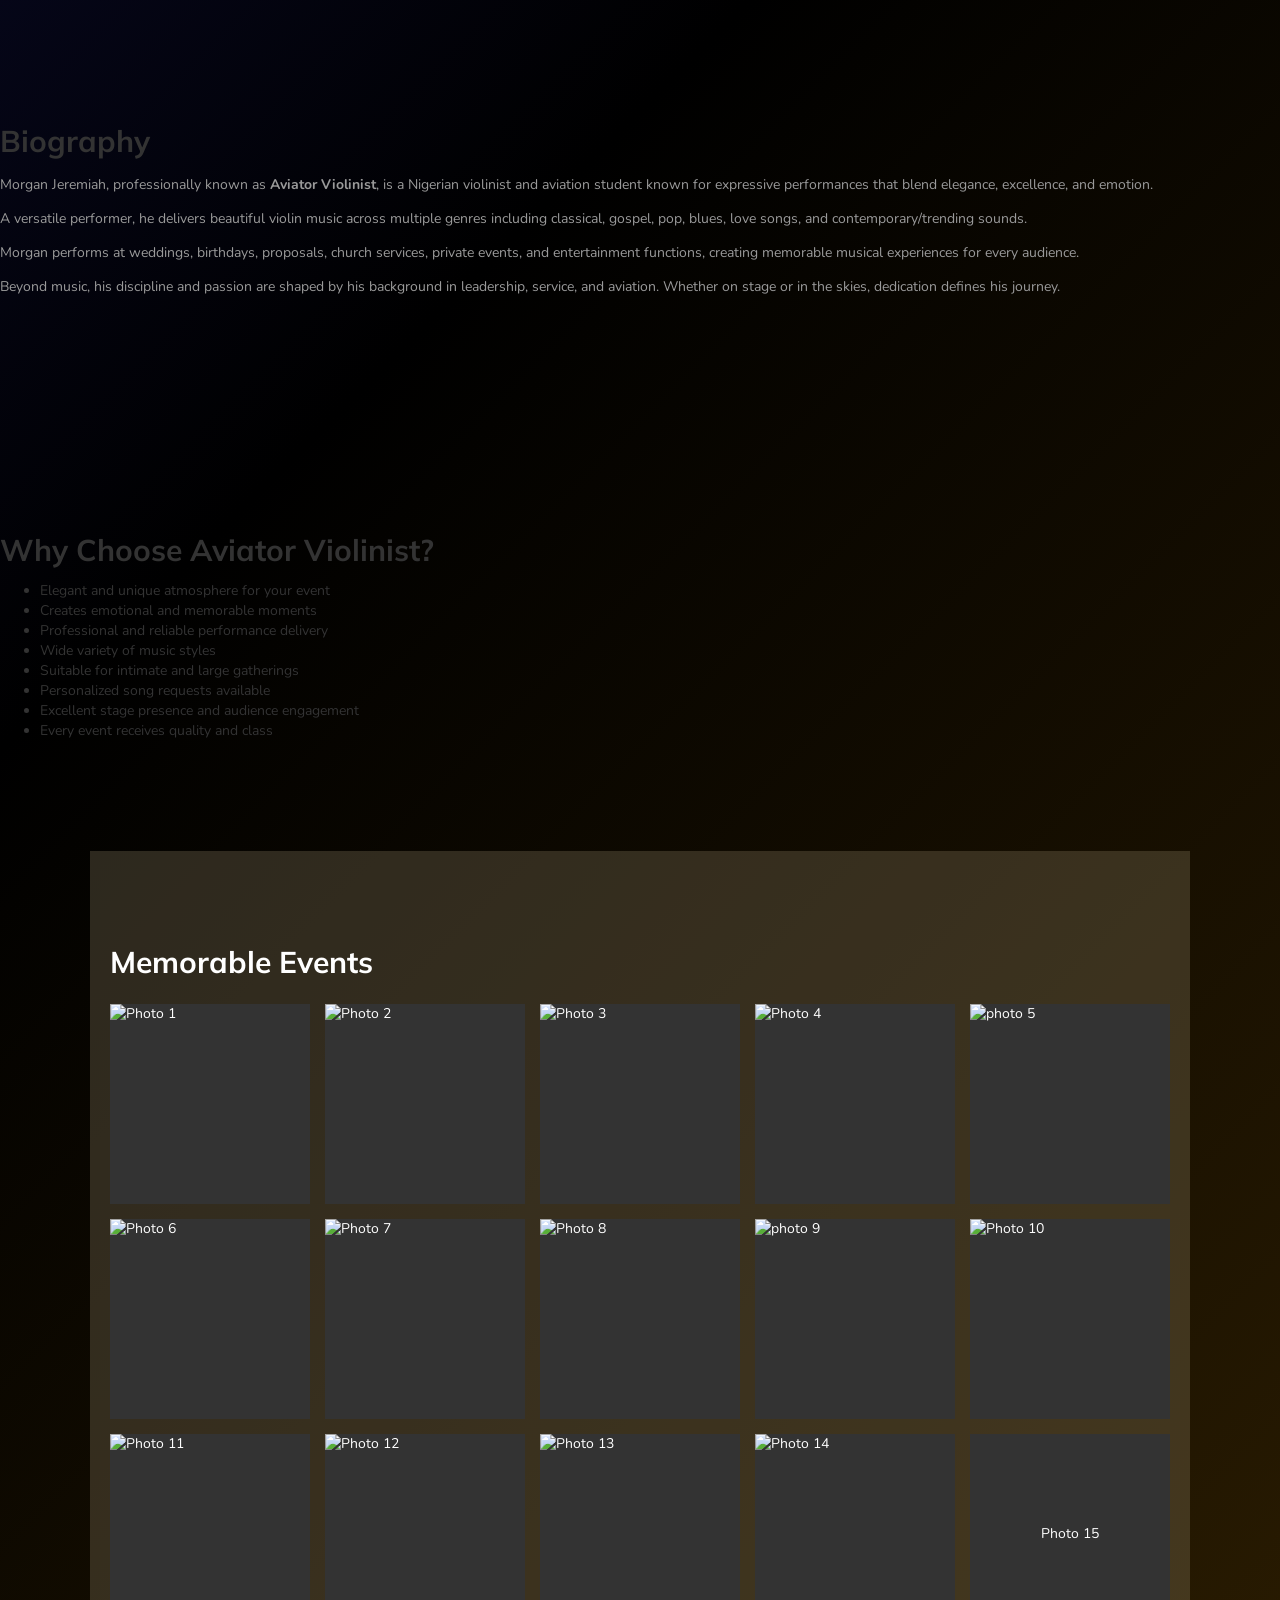
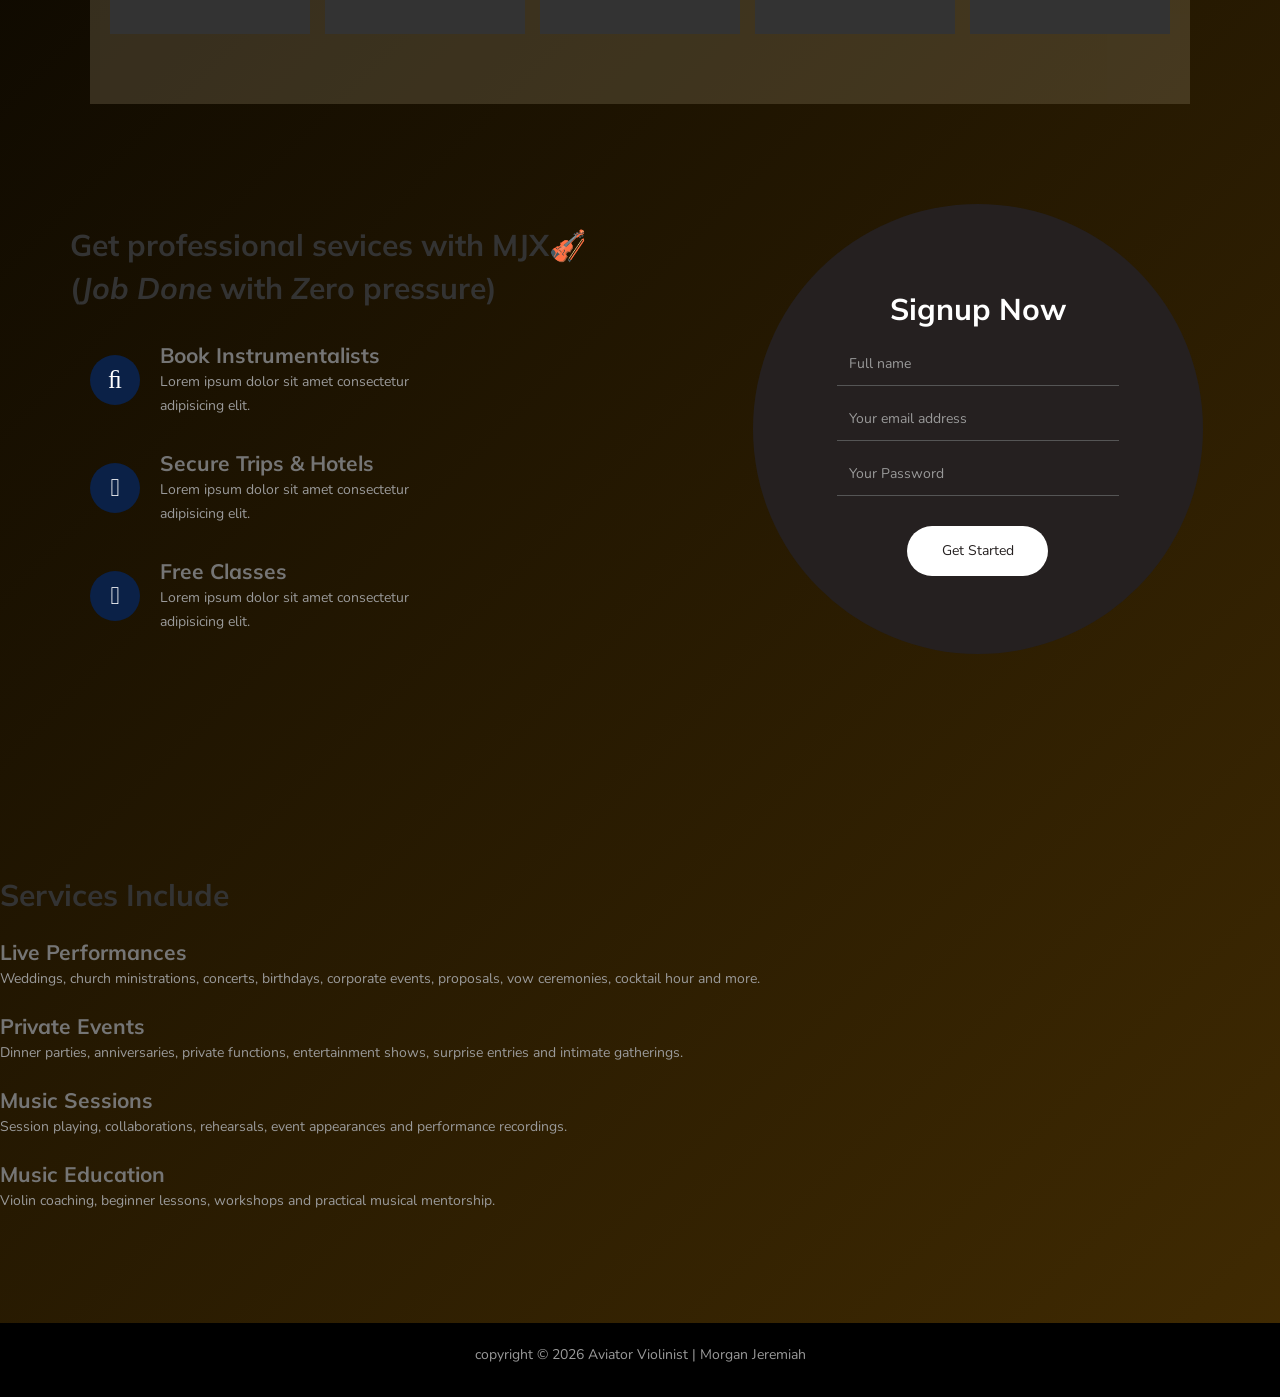
==== commit d60bcc85: "linked my whatsapp to the book now button" ====
--- a/index.html
+++ b/index.html
@@ -132,7 +132,7 @@
                                 <div class="col -md-6 col-sm-12">
                                     <h1>LIVE PERFORMANCES <br> Music That Creates Memories</h1>
                                     <h3>From weddings and proposals to corporate and church events, every performance is tailored to inspire... Visit <a href="https://www.tiktok.com/jaystringsviolin">Morgan Jeremiah</a> page.</a></h3>
-                                    <a href="#https://wa.me/2347034324561" target="_blank" class="section-btn btn btn-default smoothScroll">Book Now</a>
+                                    <a href="https://wa.me/2347034324561" target="_blank" class="section-btn btn btn-default smoothScroll">Book Now</a>
                                 </div>
                             </div>
                         </div>
--- a/css/portfolio.css
+++ b/css/portfolio.css
@@ -497,7 +497,7 @@
     height: 650px;
   }
 
-  .caption h3 a { color: #3d0000; }
+  .caption h3 a { color: #940000; }
   .caption h3 a:hover { color: #2ec209; }
 
   .home-slider.item-first {
@@ -547,9 +547,9 @@
 
 
 
-  /* -------------------------------------------------------------------------
+  /* -------------------------------------------------------------
       ABOUT
-  --------------------------------------------------------------------------- */
+  ------------------------------------------------------------- */
    #about figure {
     display: inline-block;
     vertical-align: top;
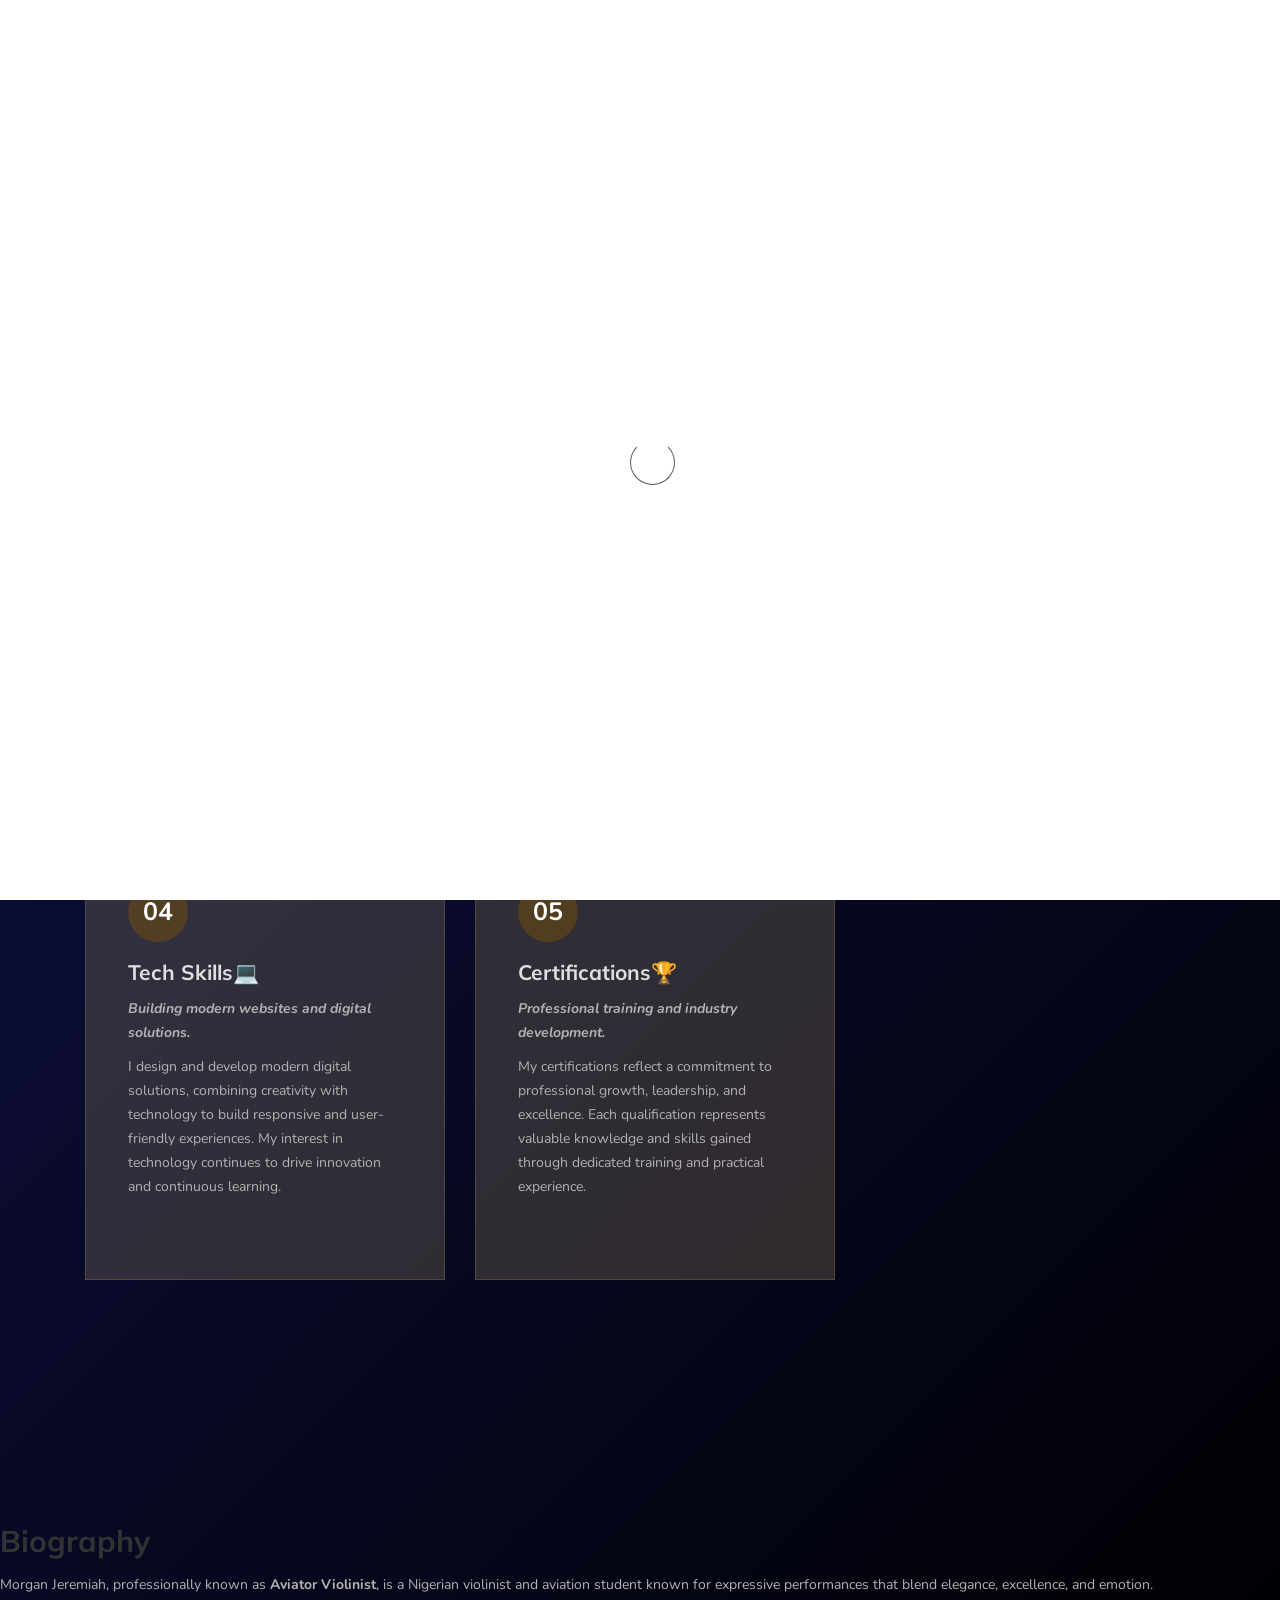
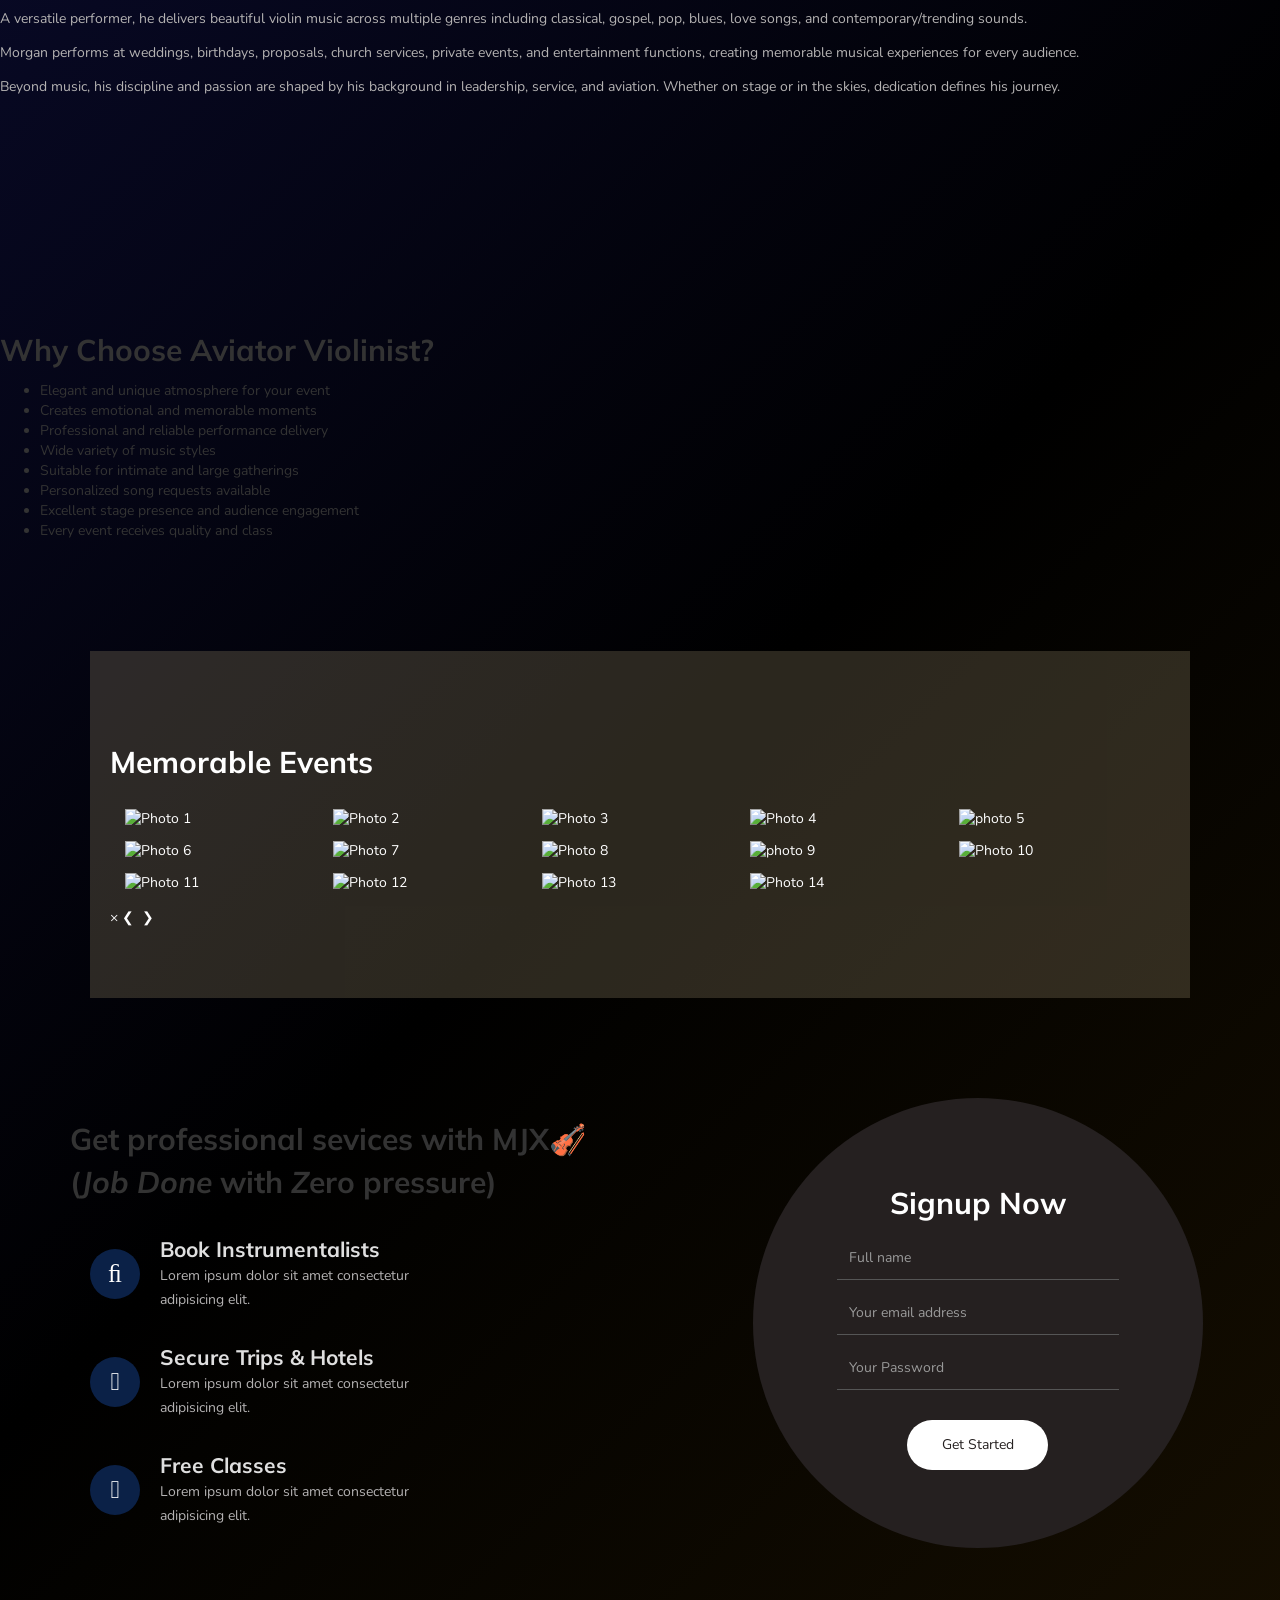
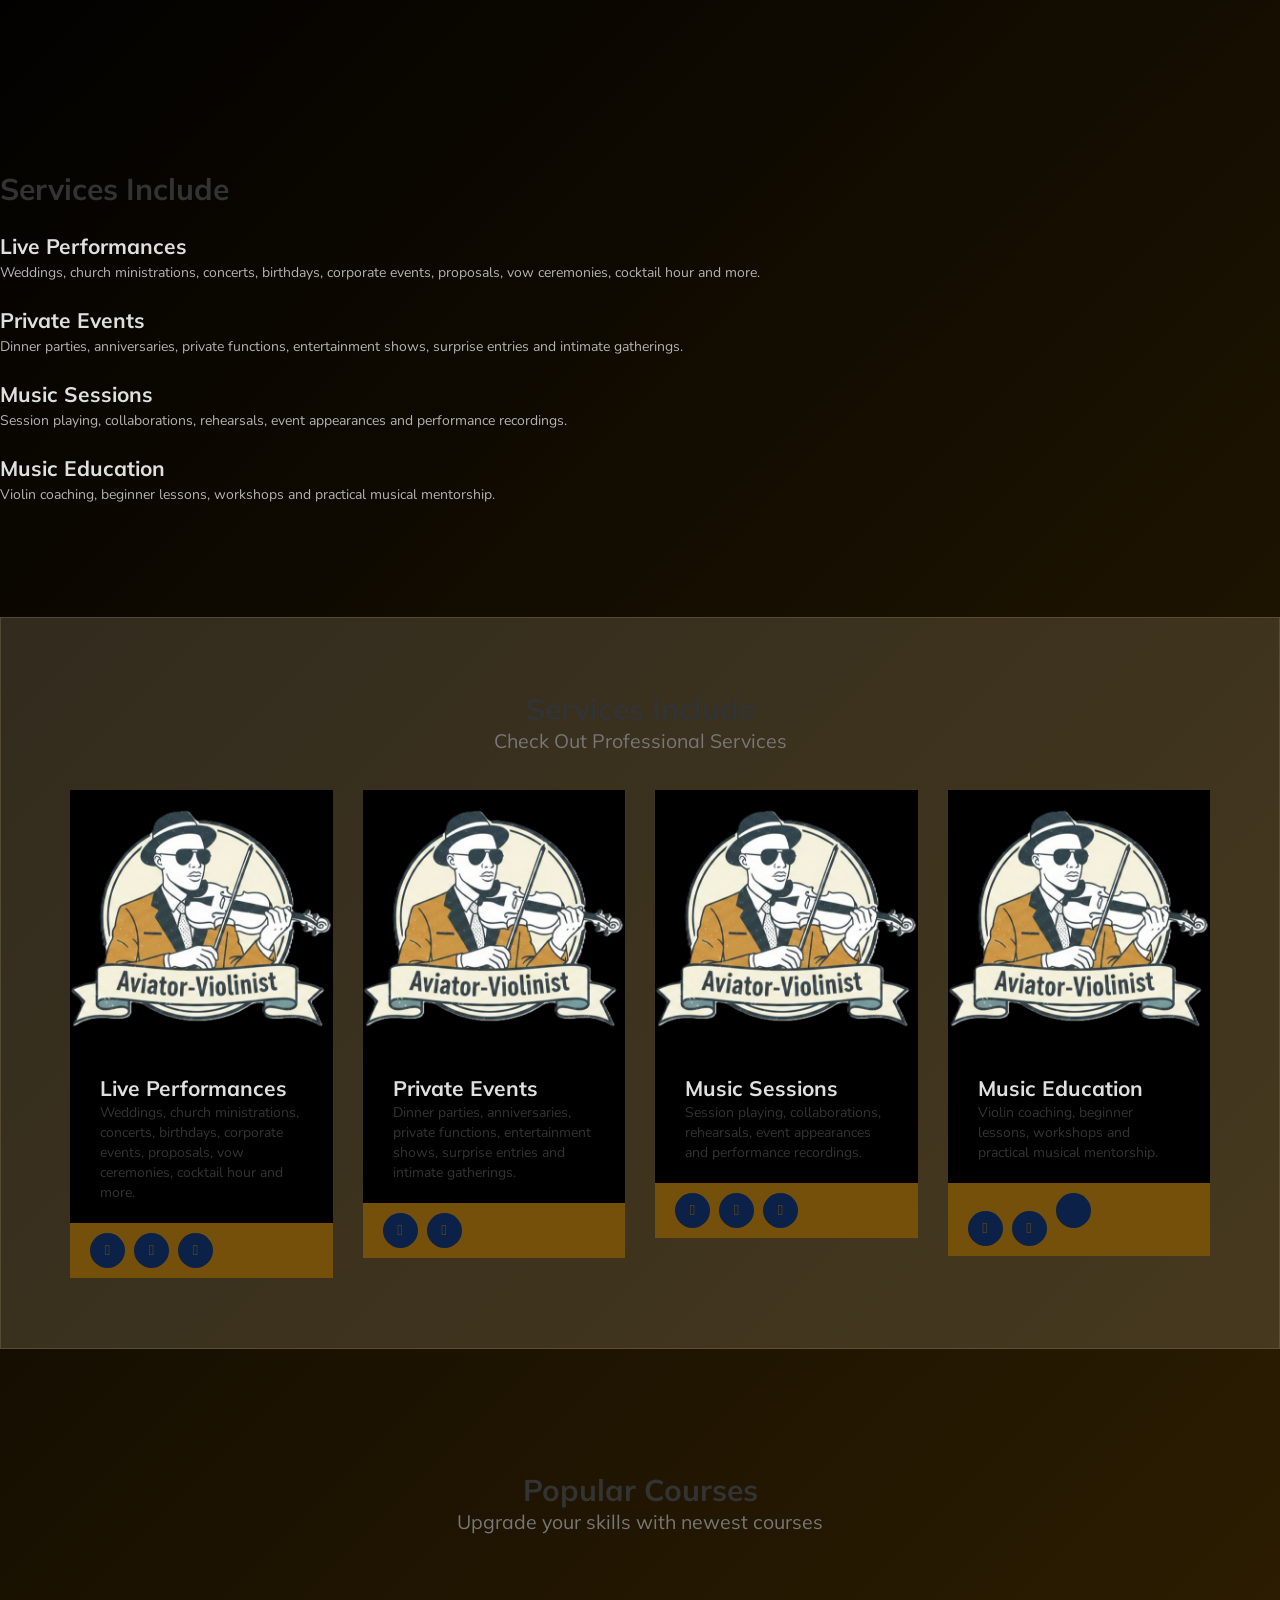
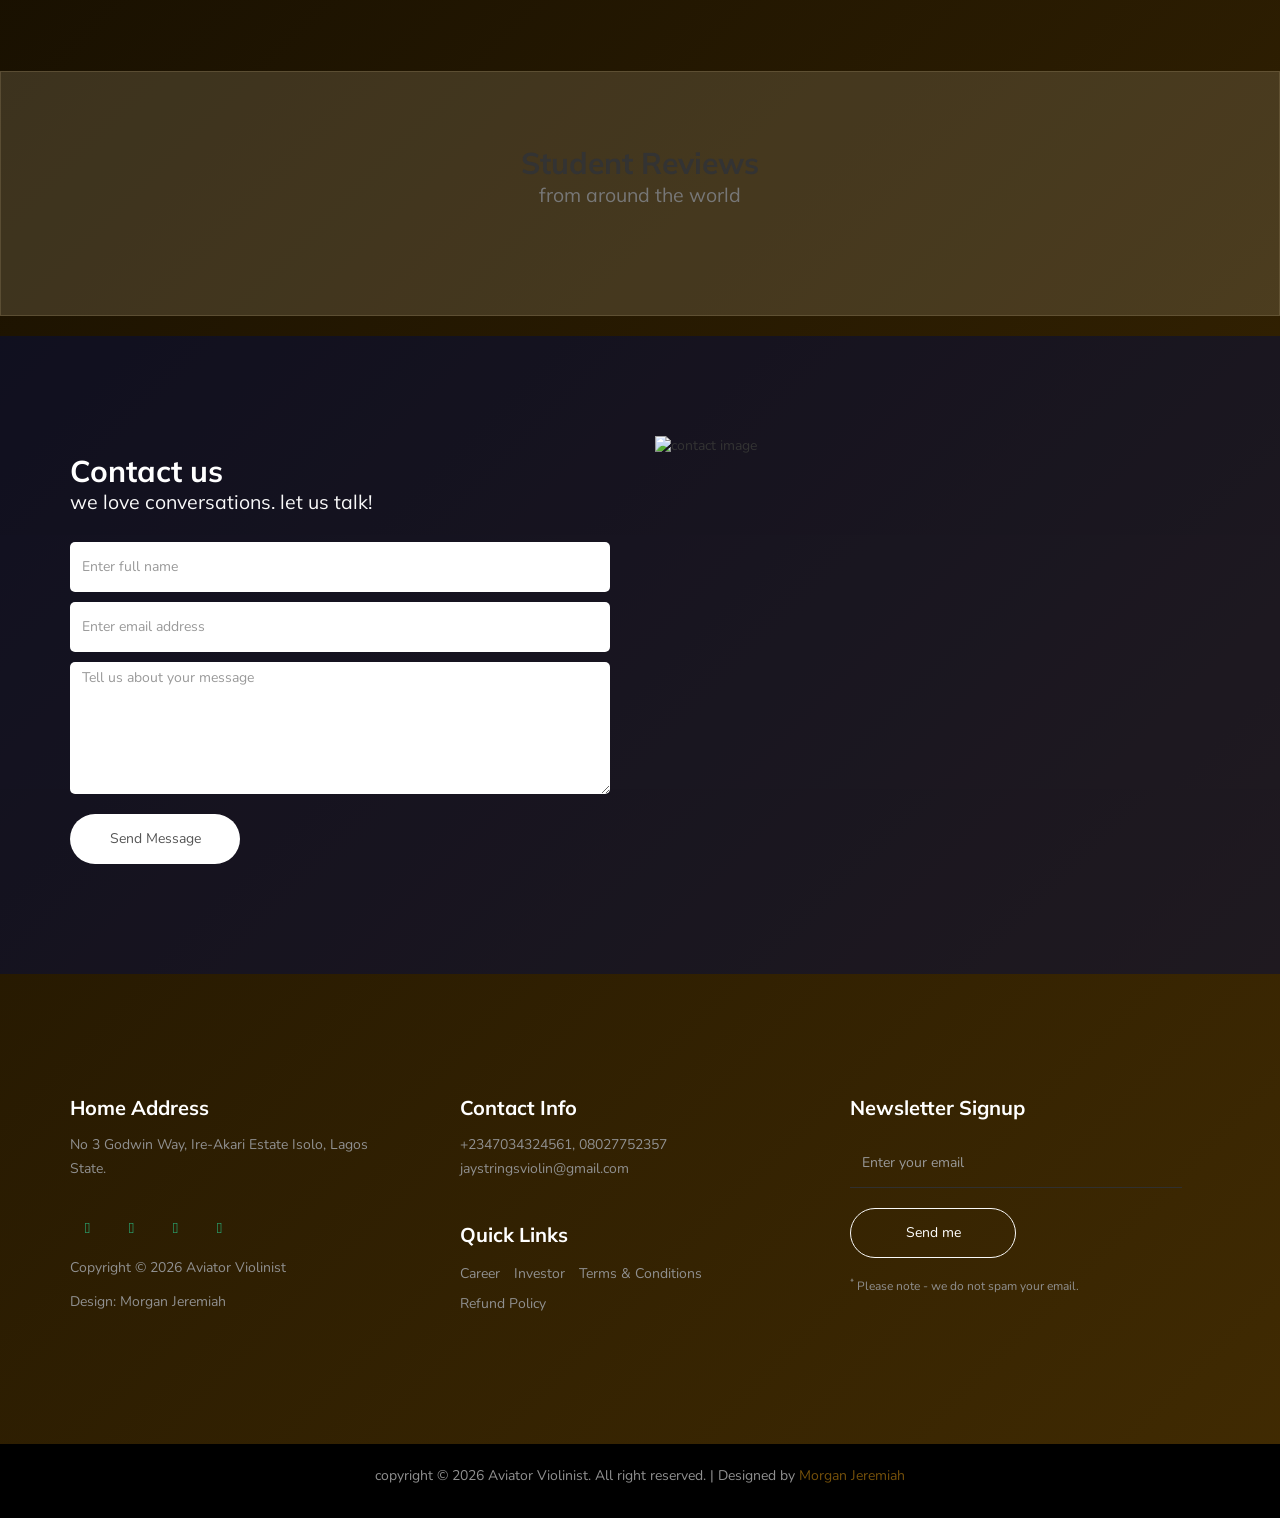
==== commit 04b53028: "Updated the Portfolio and its functionality" ====
--- a/index.html
+++ b/index.html
@@ -244,22 +244,32 @@
         our event photos and videos here.</p> -->
 
     <div class="gallery">
-      <div class="placeholder"><img src="./images/gallery-img1.jpg" alt="Photo 1"></div>
-      <div class="placeholder"><img src="./images/gallery-img2.png" alt="Photo 2"></div>
-      <div class="placeholder"><img src="./images/gallery-img3.jpg" alt="Photo 3"></div>
-      <div class="placeholder"><img src="./images/gallery-img4.jpg" alt="Photo 4"></div>
-      <div class="placeholder"><img src="./images/gallery-img5.png" alt="photo 5"></div>
-      <div class="placeholder"><img src="./images/gallery-img6.jpg" alt="Photo 6"></div>
-      <div class="placeholder"><img src="./images/gallery-img7.jpg" alt="Photo 7"></div>
-      <div class="placeholder"><img src="./images/gallery-img8.png" alt="Photo 8"></div>
-      <div class="placeholder"><img src="./images/gallery-img9.jpg" alt="photo 9"></div>
-      <div class="placeholder"><img src="./images/gallery-img10.jpg" alt="Photo 10"></div>
-      <div class="placeholder"><img src="./images/gallery-img11.jpg" alt="Photo 11"></div>
-      <div class="placeholder"><img src="./images/gallery-img12.png" alt="Photo 12"></div>
-      <div class="placeholder"><img src="./images/gallery-img13.jpg" alt="Photo 13"></div>
-      <div class="placeholder"><img src="./images/gallery-img14.jpg" alt="Photo 14"></div>
-      <div class="placeholder">Photo 15</div>
+      <img src="./images/gallery-img1.jpg" data_caption="Wedding Performance - Lagos" alt="Photo 1">
+      <img src="./images/gallery-img2.png" data_caption="Would be updated soon" alt="Photo 2">
+      <img src="./images/gallery-img3.jpg" data_caption="Live Resturant Performance" alt="Photo 3">
+      <img src="./images/gallery-img4.jpg" data_caption="Potrait Session" alt="Photo 4">
+      <img src="./images/gallery-img5.png" data_caption="Outdoor Performance" alt="photo 5">
+      <img src="./images/gallery-img6.jpg" data_caption="Church Ministration" alt="Photo 6">
+      <img src="./images/gallery-img7.jpg" data_caption="Private Event" alt="Photo 7">
+      <img src="./images/gallery-img8.png" alt="Photo 8">
+      <img src="./images/gallery-img9.jpg" alt="photo 9">
+      <img src="./images/gallery-img10.jpg" alt="Photo 10">
+      <img src="./images/gallery-img11.jpg" alt="Photo 11">
+      <img src="./images/gallery-img12.png" alt="Photo 12">
+      <img src="./images/gallery-img13.jpg" alt="Photo 13">
+      <img src="./images/gallery-img14.jpg" alt="Photo 14">
     </div>
+
+    <div id="lightbox">
+          <div id="loader"></div>
+          <span id="close">&times;</span>
+          <span id="prev">&#10094;</span>
+          <img id="lightbox-img">
+          <span id="next">&#10095;</span>
+          <div id="caption"></div>
+          <div id="counter"></div>
+    </div>
+
   </section>
   <!-- The end of this section -->
 
@@ -354,8 +364,464 @@
     </div>
   </section>
 
-  <footer class="footer">
-    <p>copyright &copy; 2026 Aviator Violinist | Morgan Jeremiah</p>
+  <!-- CORRECTED SERVICES -->
+   <section id="team">
+          <div class="container">
+               <div class="row">
+
+                    <div class="col-md-12 col-sm-12">
+                         <div class="section-title">
+                              <h2>Services Include <small>Check Out Professional Services</small></h2>
+                         </div>
+                    </div>
+
+                    <div class="col-md-3 col-sm-6">
+                         <div class="team-thumb">
+                              <div class="team-image">
+                                   <img src="./images/favicon.png" class="img-responsive" alt="">
+                              </div>
+                              <div class="team-info">
+                                   <h3>Live Performances</h3>
+                                   <span>Weddings, church ministrations, concerts, birthdays, corporate events, proposals, vow ceremonies, cocktail hour and more.</span>
+                              </div>
+                              <ul class="social-icon">
+                                   <li><a href="#" class="fa fa-facebook-square" attr="facebook icon"></a></li>
+                                   <li><a href="#" class="fa fa-twitter"></a></li>
+                                   <li><a href="#" class="fa fa-instagram"></a></li>
+                              </ul>
+                         </div>
+                    </div>
+
+                    <div class="col-md-3 col-sm-6">
+                         <div class="team-thumb">
+                              <div class="team-image">
+                                   <img src="./images/favicon.png" class="img-responsive" alt="">
+                              </div>
+                              <div class="team-info">
+                                   <h3>Private Events</h3>
+                                   <span>Dinner parties, anniversaries, private functions, entertainment shows, surprise entries and intimate gatherings.</span>
+                              </div>
+                              <ul class="social-icon">
+                                   <li><a href="#" class="fa fa-google"></a></li>
+                                   <li><a href="#" class="fa fa-instagram"></a></li>
+                              </ul>
+                         </div>
+                    </div>
+
+                    <div class="col-md-3 col-sm-6">
+                         <div class="team-thumb">
+                              <div class="team-image">
+                                   <img src="./images/favicon.png" class="img-responsive" alt="">
+                              </div>
+                              <div class="team-info">
+                                   <h3>Music Sessions</h3>
+                                   <span>Session playing, collaborations, rehearsals, event appearances and performance recordings.</span>
+                              </div>
+                              <ul class="social-icon">
+                                   <li><a href="#" class="fa fa-twitter"></a></li>
+                                   <li><a href="#" class="fa fa-whatsapp"></a></li>
+                                   <li><a href="#" class="fa fa-linkedin"></a></li>
+                              </ul>
+                         </div>
+                    </div>
+
+                    <div class="col-md-3 col-sm-6">
+                         <div class="team-thumb">
+                              <div class="team-image">
+                                   <img src="./images/favicon.png" class="img-responsive" alt="">
+                              </div>
+                              <div class="team-info">
+                                   <h3>Music Education</h3>
+                                   <span>Violin coaching, beginner lessons, workshops and practical musical mentorship.</span>
+                              </div>
+                              <ul class="social-icon">
+                                   <li><a href="#" class="fa fa-twitter"></a></li>
+                                   <li><a href="#" class="fa fa-google"></a></li>
+                                   <li><a href="#" class="fa fa-tiktok"></a></li>
+                              </ul>
+                         </div>
+                    </div>
+
+               </div>
+          </div>
+     </section>
+
+     <!-- BLOG -->
+      <section id="courses">
+          <div class="container">
+               <div class="row">
+
+                    <div class="col-md-12 col-sm-12">
+                         <div class="section-title">
+                              <h2>Popular Courses <small>Upgrade your skills with newest courses</small></h2>
+                         </div>
+
+                         <div class="owl-carousel owl-theme owl-courses">
+                              <div class="col-md-4 col-sm-4">
+                                   <div class="item">
+                                        <div class="courses-thumb">
+                                             <div class="courses-top">
+                                                  <div class="courses-image">
+                                                       <img src="./images/advert-google-img.png" class="img-responsive" alt="">
+                                                  </div>
+                                                  <div class="courses-date">
+                                                       <span><i class="fa fa-calendar"></i> 12 / 7 / 2018</span>
+                                                       <span><i class="fa fa-clock-o"></i> 7 Hours</span>
+                                                  </div>
+                                             </div>
+
+                                             <div class="courses-detail">
+                                                  <h3><a href="#">Social Media Management</a></h3>
+                                                  <p>Lorem ipsum dolor sit amet, consectetur adipiscing elit.</p>
+                                             </div>
+
+                                             <div class="courses-info">
+                                                  <div class="courses-author">
+                                                       <img src="./images/favicon.png". class="img-responsive" alt="">
+                                                       <span>Mark Wilson</span>
+                                                  </div>
+                                                  <div class="courses-price">
+                                                       <a href="#"><span>USD 25</span></a>
+                                                  </div>
+                                             </div>
+                                        </div>
+                                   </div>
+                              </div>
+
+                              <div class="col-md-4 col-sm-4">
+                                   <div class="item">
+                                        <div class="courses-thumb">
+                                             <div class="courses-top">
+                                                  <div class="courses-image">
+                                                       <img src="./images/advert-google-img.png" class="img-responsive" alt="">
+                                                  </div>
+                                                  <div class="courses-date">
+                                                       <span><i class="fa fa-calendar"></i> 20 / 7 / 2018</span>
+                                                       <span><i class="fa fa-clock-o"></i> 4.5 Hours</span>
+                                                  </div>
+                                             </div>
+
+                                             <div class="courses-detail">
+                                                  <h3><a href="#">Graphic & Web Design</a></h3>
+                                                  <p>Lorem ipsum dolor sit amet, consectetur adipiscing elit.</p>
+                                             </div>
+
+                                             <div class="courses-info">
+                                                  <div class="courses-author">
+                                                       <img src="./images/favicon.png" class="img-responsive" alt="">
+                                                       <span>Jessica</span>
+                                                  </div>
+                                                  <div class="courses-price">
+                                                       <a href="#"><span>USD 80</span></a>
+                                                  </div>
+                                             </div>
+                                        </div>
+                                   </div>
+                              </div>
+
+                              <div class="col-md-4 col-sm-4">
+                                   <div class="item">
+                                        <div class="courses-thumb">
+                                             <div class="courses-top">
+                                                  <div class="courses-image">
+                                                       <img src="./images/advert-google-img.png" class="img-responsive" alt="">
+                                                  </div>
+                                                  <div class="courses-date">
+                                                       <span><i class="fa fa-calendar"></i> 15 / 8 / 2018</span>
+                                                       <span><i class="fa fa-clock-o"></i> 6 Hours</span>
+                                                  </div>
+                                             </div>
+
+                                             <div class="courses-detail">
+                                                  <h3><a href="#">Marketing Communication</a></h3>
+                                                  <p>Lorem ipsum dolor sit amet, consectetur adipiscing elit.</p>
+                                             </div>
+
+                                             <div class="courses-info">
+                                                  <div class="courses-author">
+                                                       <img src="./images/favicon.png" class="img-responsive" alt="">
+                                                       <span>Catherine</span>
+                                                  </div>
+                                                  <div class="courses-price free">
+                                                       <a href="#"><span>Free</span></a>
+                                                  </div>
+                                             </div>
+                                        </div>
+                                   </div>
+                              </div>
+
+                              <div class="col-md-4 col-sm-4">
+                                   <div class="item">
+                                        <div class="courses-thumb">
+                                             <div class="courses-top">
+                                                  <div class="courses-image">
+                                                       <img src="./images/advert-google-img.png" class="img-responsive" alt="">
+                                                  </div>
+                                                  <div class="courses-date">
+                                                       <span><i class="fa fa-calendar"></i> 10 / 8 / 2018</span>
+                                                       <span><i class="fa fa-clock-o"></i> 8 Hours</span>
+                                                  </div>
+                                             </div>
+
+                                             <div class="courses-detail">
+                                                  <h3><a href="#">Summer Kids</a></h3>
+                                                  <p>Lorem ipsum dolor sit amet, consectetur adipiscing elit.</p>
+                                             </div>
+
+                                             <div class="courses-info">
+                                                  <div class="courses-author">
+                                                       <img src="./images/favicon.png" class="img-responsive" alt="">
+                                                       <span>Mark Wilson</span>
+                                                  </div>
+                                                  <div class="courses-price">
+                                                       <a href="#"><span>USD 45</span></a>
+                                                  </div>
+                                             </div>
+                                        </div>
+                                   </div>
+                              </div>
+
+                              <div class="col-md-4 col-sm-4">
+                                   <div class="item">
+                                        <div class="courses-thumb">
+                                             <div class="courses-top">
+                                                  <div class="courses-image">
+                                                       <img src="./images/advert-google-img.png" class="img-responsive" alt="">
+                                                  </div>
+                                                  <div class="courses-date">
+                                                       <span><i class="fa fa-calendar"></i> 5 / 10 / 2018</span>
+                                                       <span><i class="fa fa-clock-o"></i> 10 Hours</span>
+                                                  </div>
+                                             </div>
+
+                                             <div class="courses-detail">
+                                                  <h3><a href="#">Business &amp; Management</a></h3>
+                                                  <p>Lorem ipsum dolor sit amet, consectetur adipiscing elit.</p>
+                                             </div>
+
+                                             <div class="courses-info">
+                                                  <div class="courses-author">
+                                                       <img src="./images/favicon.png" class="img-responsive" alt="">
+                                                       <span>Jessica</span>
+                                                  </div>
+                                                  <div class="courses-price free">
+                                                       <a href="#"><span>Free</span></a>
+                                                  </div>
+                                             </div>
+                                        </div>
+                                   </div>
+                              </div>
+
+                         </div>
+
+               </div>
+          </div>
+     </section>
+
+     <!-- REVIEWS -->
+     <section id="testimonial">
+          <div class="container">
+               <div class="row">
+
+                    <div class="col-md-12 col-sm-12">
+                         <div class="section-title">
+                              <h2>Student Reviews <small>from around the world</small></h2>
+                         </div>
+
+                         <div class="owl-carousel owl-theme owl-client">
+                              <div class="col-md-4 col-sm-4">
+                                   <div class="item">
+                                        <div class="tst-image">
+                                             <img src="images/tst-image1.jpg" class="img-responsive" alt="">
+                                        </div>
+                                        <div class="tst-author">
+                                             <h4>Jackson</h4>
+                                             <span>Shopify Developer</span>
+                                        </div>
+                                        <p>You really do help young creative minds to get quality education and professional job search assistance. I’d recommend it to everyone!</p>
+                                        <div class="tst-rating">
+                                             <i class="fa fa-star"></i>
+                                             <i class="fa fa-star"></i>
+                                             <i class="fa fa-star"></i>
+                                             <i class="fa fa-star"></i>
+                                             <i class="fa fa-star"></i>
+                                        </div>
+                                   </div>
+                              </div>
+
+                              <div class="col-md-4 col-sm-4">
+                                   <div class="item">
+                                        <div class="tst-image">
+                                             <img src="images/tst-image2.jpg" class="img-responsive" alt="">
+                                        </div>
+                                        <div class="tst-author">
+                                             <h4>Camila</h4>
+                                             <span>Marketing Manager</span>
+                                        </div>
+                                        <p>Trying something new is exciting! Thanks for the amazing law course and the great teacher who was able to make it interesting.</p>
+                                        <div class="tst-rating">
+                                             <i class="fa fa-star"></i>
+                                             <i class="fa fa-star"></i>
+                                             <i class="fa fa-star"></i>
+                                        </div>
+                                   </div>
+                              </div>
+
+                              <div class="col-md-4 col-sm-4">
+                                   <div class="item">
+                                        <div class="tst-image">
+                                             <img src="images/tst-image3.jpg" class="img-responsive" alt="">
+                                        </div>
+                                        <div class="tst-author">
+                                             <h4>Barbie</h4>
+                                             <span>Art Director</span>
+                                        </div>
+                                        <p>Donec erat libero, blandit vitae arcu eu, lacinia placerat justo. Sed sollicitudin quis felis vitae hendrerit.</p>
+                                        <div class="tst-rating">
+                                             <i class="fa fa-star"></i>
+                                             <i class="fa fa-star"></i>
+                                             <i class="fa fa-star"></i>
+                                             <i class="fa fa-star"></i>
+                                        </div>
+                                   </div>
+                              </div>
+
+                              <div class="col-md-4 col-sm-4">
+                                   <div class="item">
+                                        <div class="tst-image">
+                                             <img src="images/tst-image4.jpg" class="img-responsive" alt="">
+                                        </div>
+                                        <div class="tst-author">
+                                             <h4>Andrio</h4>
+                                             <span>Web Developer</span>
+                                        </div>
+                                        <p>Nam eget mi eu ante faucibus viverra nec sed magna. Vivamus viverra sapien ex, elementum varius ex sagittis vel.</p>
+                                        <div class="tst-rating">
+                                             <i class="fa fa-star"></i>
+                                             <i class="fa fa-star"></i>
+                                             <i class="fa fa-star"></i>
+                                             <i class="fa fa-star"></i>
+                                        </div>
+                                   </div>
+                              </div>
+
+                         </div>
+
+               </div>
+          </div>
+     </section> 
+
+     <!-- CONTACT -->
+     <section id="contact">
+          <div class="container">
+               <div class="row">
+
+                    <div class="col-md-6 col-sm-12">
+                         <form id="contact-form" role="form" action="" method="post">
+                              <div class="section-title">
+                                   <h2>Contact us <small>we love conversations. let us talk!</small></h2>
+                              </div>
+
+                              <div class="col-md-12 col-sm-12">
+                                   <input type="text" class="form-control" placeholder="Enter full name" name="name" required="">
+                    
+                                   <input type="email" class="form-control" placeholder="Enter email address" name="email" required="">
+
+                                   <textarea class="form-control" rows="6" placeholder="Tell us about your message" name="message" required=""></textarea>
+                              </div>
+
+                              <div class="col-md-4 col-sm-12">
+                                   <input type="submit" class="form-control" name="send message" value="Send Message">
+                              </div>
+
+                         </form>
+                    </div>
+
+                    <div class="col-md-6 col-sm-12">
+                         <div class="contact-image">
+                              <img src="./images/contact-img.jpg" class="img-responsive" alt="contact image">
+                         </div>
+                    </div>
+
+               </div>
+          </div>
+     </section>       
+
+
+     <!-- FOOTER -->
+     <footer id="footer">
+          <div class="container">
+               <div class="row">
+
+                    <div class="col-md-4 col-sm-6">
+                         <div class="footer-info">
+                              <div class="section-title">
+                                   <h2>Home Address</h2>
+                              </div>
+                              <address>
+                                   <p>No 3 Godwin Way, Ire-Akari Estate Isolo, Lagos State.</p>
+                              </address>
+
+                              <ul class="social-icon">
+                                   <li><a href="https://wa.me/2347034324561" class="fa fa-whatsapp" attr="whatsapp icon"></a></li>
+                                   <li><a href="#" class="fa fa-instagram"></a></li>
+                                   <li><a href="#" class="fa fa-instagram"></a></li>
+                                   <li><a href="#" class="fa fa-twitter"></a></li>
+                              </ul>
+
+                              <div class="copyright-text"> 
+                                   <p>Copyright &copy; 2026 Aviator Violinist</p>
+                                   
+                                   <p>Design: Morgan Jeremiah</p>
+                              </div>
+                         </div>
+                    </div>
+
+                    <div class="col-md-4 col-sm-6">
+                         <div class="footer-info">
+                              <div class="section-title">
+                                   <h2>Contact Info</h2>
+                              </div>
+                              <address>
+                                   <p>+2347034324561, 08027752357</p>
+                                   <p><a href="mailto:jaystringsviolin@gmail.com">jaystringsviolin@gmail.com</a></p>
+                              </address>
+
+                              <div class="footer_menu">
+                                   <h2>Quick Links</h2>
+                                   <ul>
+                                        <li><a href="#">Career</a></li>
+                                        <li><a href="#">Investor</a></li>
+                                        <li><a href="#">Terms & Conditions</a></li>
+                                        <li><a href="#">Refund Policy</a></li>
+                                   </ul>
+                              </div>
+                         </div>
+                    </div>
+
+                    <div class="col-md-4 col-sm-12">
+                         <div class="footer-info newsletter-form">
+                              <div class="section-title">
+                                   <h2>Newsletter Signup</h2>
+                              </div>
+                              <div>
+                                   <div class="form-group">
+                                        <form action="#" method="get">
+                                             <input type="email" class="form-control" placeholder="Enter your email" name="email" id="email" required="">
+                                             <input type="submit" class="form-control" name="submit" id="form-submit" value="Send me">
+                                        </form>
+                                        <span><sup>*</sup> Please note - we do not spam your email.</span>
+                                   </div>
+                              </div>
+                         </div>
+                    </div>
+                    
+               </div>
+          </div>
+     </footer>
+
+  <footer class="footer2">
+    <p>copyright &copy; 2026 Aviator Violinist. All right reserved. | Designed by <span>Morgan Jeremiah</span></p>
   </footer>
 
 
--- a/css/portfolio.css
+++ b/css/portfolio.css
@@ -217,7 +217,7 @@
   }
 
   h1 {
-    color: #454545;
+    color: #ff0000;
     font-size: 2em;
     padding-bottom: 10px;
   }
@@ -229,11 +229,11 @@
 
   h3,
   h3 a {
-    color: #757575;
+    color: #dfdfdf;
   }
 
   p {
-    color: #9a9a9a;
+    color: #b4b2b2;
     font-size: 14px;
     font-weight: normal;
     line-height: 24px;
@@ -346,9 +346,13 @@
 
   /* --------------------------------------------------
   ADD THIS LATER ITS FOR REVIEW SECTION________________
+  /* ------------------------------------------------- */
   #team,
   #testimonial {
-    background: #f9f9f9;
+    border: 1px solid #83745367;
+    padding: 5em 3em;
+    background-color: #8b7e6150;
+    margin-bottom: 20px;
   }
 
   #team, 
@@ -361,13 +365,75 @@
     width: 100%;
     height: 390px;
   }
+  /* --------------------------------------------------------
 ----------------------------------------------------------- */
 
 /*-------------------------------------
 TO BE ADDED:
      BUTTONS
+/* ----------------------------------- */
+.section-btn {
+    background: transparent;
+    border-radius: 50px;
+    border: 1px solid #ffffff;
+    color: #ffffff;
+    font-size: inherit;
+    font-weight: normal;
+    padding: 15px 30px;
+    transition: 0.5s;
+  }
+
+  .section-btn:hover {
+    background: #ffffff;
+    border-color: transparent;
+  }
+
+/* -------------------------------------
      PRE LOADER
 ---------------------------------------- */
+.preloader {
+    position: fixed;
+    top: 0;
+    left: 0;
+    width: 100%;
+    height: 100%;
+    z-index: 99999;
+    display: flex;
+    flex-flow: row nowrap;
+    justify-content: center;
+    align-items: center;
+    background: none repeat scroll 0 0 #ffffff;
+  }
+
+  .spinner {
+    border: 1px solid transparent;
+    border-radius: 3px;
+    position: relative;
+  }
+
+  .spinner:before {
+    content: '';
+    box-sizing: border-box;
+    position: absolute;
+    top: 50%;
+    left: 50%;
+    width: 45px;
+    height: 45px;
+    margin-top: -10px;
+    margin-left: -10px;
+    border-radius: 50%;
+    border: 1px solid #575757;
+    border-top-color: #ffffff;
+    animation: spinner .9s linear infinite;
+  }
+
+  @-webkit-@keyframes spinner {
+    to {transform: rotate(360deg);}
+  }
+
+  @keyframes spinner {
+    to {transform: rotate(360deg);}
+  }
 
 
 /* -----------------------------------------------------------------------------------
@@ -450,7 +516,7 @@
   }
 
   .custom-navbar .navbar-toggle .icon-bar {
-    background: #252525;
+    background: #d8d8d8;
     border-color: transparent;
   }
 
@@ -497,7 +563,7 @@
     height: 650px;
   }
 
-  .caption h3 a { color: #940000; }
+  .caption h3 a { color: #e99b0b; }
   .caption h3 a:hover { color: #2ec209; }
 
   .home-slider.item-first {
@@ -583,13 +649,51 @@
     color: white;
   }
 
+  /* -------------------
+     GALLERY
+ ------------------------ */
   .gallery {
     display: grid;
-    grid-template-columns: repeat(auto-fit,minmax(200px,1fr));
-    gap: 15px;
-    margin-top: 20px;
-  }
-
+    grid-template-columns: repeat(2,1fr);
+    gap: 12px;
+    padding: 15px;
+  }
+
+  .gallery img{
+    width: 100%;
+    height: 100%;
+    object-fit: cover;
+    /* gallery hover effect */
+    transition:.4s ease
+    cursor: pointer;
+  }
+
+  .gallery img:hover{
+    transform: scale(1.05);
+    /* gallery hover effect */
+    transform: translateY(-6px) scale(1.04);
+    box-shadow: 0 15px 30px rgba(0, 0, 0, .3);
+  }
+  /* TABLET */
+  @media (min-width:768px){
+
+    .gallery{
+      grid-template-columns: repeat(4,1fr);
+    }
+  }
+/* LAPTOP */
+  @media (min-width:1200px){
+ 
+    .gallery{
+      grid-template-columns: repeat(5,1fr);
+    }
+  }
+
+  /* ---------------------
+     Gallery LightBox
+  ------------------------ */
+
+/* 
   .placeholder img{
     width: 100%;
     height: 100%;
@@ -602,18 +706,548 @@
     align-items: center;
     justify-content: center;
   }
+   */
 
 /* --------------------------------------------------------
     SERVICES
 -----------------------------------------------------------*/
 
-
+/* ---------------------------------------------------------
+    CORRECTED SERVICES
+---------------------------------------------------------- */
+.team-thumb {
+    background: #000000;
+    position: relative;
+    overflow: hidden;
+    text-align: left;
+  }
+
+  .team-info {
+    padding: 20px 30px;
+  }
+
+  .team-image img {
+    width: 100%;
+  }
+
+  .team-thumb .social-icon {
+    border-top: 1px solid #75500a;
+    padding: 4px 20px 0 20px;
+    background-color: #75500a;
+  }
+
+  .team-thumb .social-icon li a {
+    background: #0b2147;
+    color: #75500a;
+  }
+
+  .team-info h3 {
+    margin: 0;
+  }
+
+
+  /* -------------------
+    BLOG
+    ----------------------- */
+    #courses .section-title {
+    text-align: center;
+  }
+
+  #courses .owl-theme .owl-nav {
+    margin-top: 30px;
+  }
+
+  #courses .owl-theme .owl-nav [class*=owl-] {
+    border-radius: 2px;
+    font-size: 16px;
+    width: 30px;
+    height: 30px;
+    line-height: 30px;
+    text-align: center;
+    padding: 0;
+  }
+
+  .courses-thumb {
+    background: #f9f9f9;
+    position: relative;
+  }
+
+  .courses-top {
+    position: relative;
+  }
+
+  .courses-image {
+    background: linear-gradient(to right, #202020, #101010);
+  }
+
+  .courses-date {
+    background: linear-gradient(rgba(255, 0, 0, 0), rgba(0, 0, 0, 0.6));
+    width: 100%;
+    position: absolute;
+    bottom: 0;
+    padding: 20px 25px;
+  }
+
+  .courses-date span,
+  .courses-author span {
+    font-size: 14px;
+    font-weight: bold;
+  }
+
+  .courses-date span {
+    color: #ffffff;
+    display: inline-block;
+    margin-right: 10px;
+  }
+
+  .courses-detail {
+    padding: 25px 25px 15px 25px;
+  }
+
+  .courses-detail h3 {
+    margin: 0 0 2px 0;
+  }
+
+  .courses-info {
+    border-top: 1px solid #f0f0f0;
+    position: relative;
+    clear: both;
+    padding: 15px 25px;
+  }
+
+  .courses-author,
+  .courses-author span {
+    display: inline-block;
+    vertical-align: middle;
+  }
+
+  .courses-author img {
+    display: inline-block !important;
+    border-radius: 50px;
+    width: 50px !important;
+    height: 50px;
+    margin-right: 10px;
+  }
+
+  .courses-price {
+    float: right;
+    margin-top: 10px;
+  }
+
+  .courses-price span {
+    background: #29ca8e;
+    border-radius: 2px;
+    color: #ffffff;
+    display: block;
+    padding: 5px 10px;
+  }
+
+  .courses-price.free span {
+    background: #3f51b5;
+  }
+
+  /* --------------------
+    NEWS
+------------------------- */
+.news-thumb {
+    clear: both;
+    position: relative;
+    overflow: hidden;
+    margin-bottom: 30px;
+  }
+
+  .news-thumb .news-image {
+    float: left;
+    width: 40%;
+    margin-right: 30px;
+  }
+
+  .news-info h3 {
+    margin-top: 5px;
+    margin-bottom: 10px;
+  }
+
+  .news-date span {
+    color: #909090;
+    font-weight: bold;
+  }
+
+ /*---------------------------------------
+      TESTIMONIAL             
+  -----------------------------------------*/
+
+  #testimonial .item {
+    background color: #8b7e6150;
+    border: #83745367;
+    margin: 20px 0;
+    padding: 4em 3em;
+    text-align: left;
+  }
+
+  #courses .col-md-4,
+  #testimonial .col-md-4 {
+    display: block;
+    width: 100%;
+  }
+
+  #testimonial .item > p {
+    font-size: 16px;
+    line-height: 26px;
+  }
+
+  .tst-rating {
+    margin-bottom: 15px;
+  }
+
+  .tst-rating .fa {
+    color: #3f51b5;
+  }
+
+  .tst-image,
+  .tst-author {
+    display: inline-block;
+    vertical-align: middle;
+    margin-bottom: 20px;
+    text-align: left;
+  }
+
+  .tst-image img {
+    border-radius: 50px;
+    width: 60px !important;
+    height: 60px;
+    margin-right: 15px;
+  }
+
+  .tst-author h4 {
+    margin: 0;
+  }
+
+  .tst-author span {
+    color: #808080;
+    font-size: 14px;
+  }
+
+  /*---------------------------------------
+      CONTACT             
+  -----------------------------------------*/
+
+  #contact {
+    background: #000c4673;
+  }
+
+  #contact h2 {
+    color: #ffffff;
+  }
+
+  #contact .section-title {
+    padding-bottom: 20px;
+  }
+
+  #contact h2 > small,
+  #contact p,
+  #contact a {
+    color: #f9f9f9;
+  }
+
+  #contact-form {
+    padding: 1em 0;
+  }
+
+  #contact-form .col-md-12,
+  #contact-form .col-md-4 {
+    padding-left: 0;
+  }
+
+  #contact-form .form-control {
+    border: 0;
+    border-radius: 5px;
+    box-shadow: none;
+    margin: 10px 0;
+  }
+
+  #contact-form input {
+    height: 50px;
+  }
+
+  #contact-form input[type='submit'] {
+    border-radius: 50px;
+    border: 1px solid transparent;
+  }
+
+  #contact-form input[type='submit']:hover {
+    background: transparent;
+    border-color: #ffffff;
+    color: #ffffff;
+  }
+
+  /*---------------------------------------
+     FOOTER              
+  -----------------------------------------*/
+
+  footer {
+    background color: #8b7e6150;
+    padding: 120px 0;
+  }
+
+  footer .section-title {
+    padding-bottom: 10px;
+  }
+
+  footer h2 {
+    font-size: 20px;
+  }
+
+  footer a,
+  footer p {
+    color: #909090;
+  }
+
+  footer strong {
+    color: #d9d9d9;
+  }
+
+  footer address p {
+    margin-bottom: 0;
+  }
+
+  footer .social-icon {
+    margin-top: 25px;
+  }
+
+  .footer-info {
+    margin-right: 2em;
+  }
+
+  .footer-info h2 {
+    color: #ffffff;
+    padding: 0;
+  }
+
+  .footer_menu h2 {
+    margin-top: 2em;
+  }
+
+  .footer_menu ul {
+    margin: 0;
+    padding: 0;
+  }
+
+  .footer_menu li {
+    display: inline-block;
+    list-style: none;
+    margin: 5px 10px 5px 0;
+  }
+
+  .newsletter-form .form-control {
+    background: transparent;
+    border-radius: 0;
+    box-shadow: none;
+    border: 0;
+    border-bottom: 1px solid #303030;
+    height: 50px;
+    margin: 5px 0;
+  }
+
+  .newsletter-form input[type="submit"] {
+    background: transparent;
+    border: 1px solid #f9f9f9;
+    border-radius: 50px;
+    color: #ffffff;
+    display: block;
+    margin-top: 20px;
+    outline: none;
+    width: 50%;
+  }
+
+  .newsletter-form input[type="submit"]:hover {
+    background: #29ca8e;
+    border-color: transparent;
+  }
+
+  .newsletter-form .form-group span {
+    color: #909090;
+    display: block;
+    font-size: 12px;
+    margin-top: 20px;
+  }
+
+
+
+  /*---------------------------------------
+     SOCIAL ICON              
+  -----------------------------------------*/
+
+  .social-icon {
+    position: relative;
+    padding: 0;
+    margin: 0;
+  }
+
+  .social-icon li {
+    display: inline-block;
+    list-style: none;
+    margin-bottom: 5px;
+  }
+
+  .social-icon li a {
+    border-radius: 100px;
+    color: #29ca8e;
+    font-size: 15px;
+    width: 35px;
+    height: 35px;
+    line-height: 35px;
+    text-decoration: none;
+    text-align: center;
+    transition: all 0.4s ease-in-out;
+    position: relative;
+    margin: 5px 5px 5px 0;
+  }
+
+  .social-icon li a:hover {
+    background: #29ca8e;
+    color: #ffffff;
+  }
+
+
+
+  /*---------------------------------------
+     RESPONSIVE STYLES              
+  -----------------------------------------*/
+
+  @media screen and (max-width: 1170px) {
+    .custom-navbar .navbar-nav.navbar-nav-first {
+      margin-left: inherit;
+    }
+  }
+
+  @media only screen and (max-width: 992px) {
+    section,
+    footer {
+      padding: 60px 0;
+    }
+
+    .home-slider .item {
+      background-position: center center;
+    }
+
+    .feature-thumb,
+    .about-info,
+    .team-thumb,
+    .footer-info {
+      margin-bottom: 50px;
+    }
+
+    .contact-image {
+      margin-top: 50px;
+    }
+  }
+
+
+  @media only screen and (min-width: 768px) and (max-width: 991px) {
+    .custom-navbar .nav li a {
+      padding-right: 10px;
+      padding-left: 10px;
+    }
+  }
+
+  @media only screen and (max-width: 767px) {
+    h1 {
+      font-size: 2.5em;
+    }
+
+    h1,h2,h3 {
+      line-height: normal;
+    }
+
+    .custom-navbar {
+      background: #000000;
+      -webkit-box-shadow: 0 1px 30px rgba(0, 0, 0, 0.1);
+      -moz-box-shadow: 0 1px 30px rgba(0, 0, 0, 0.1);
+      box-shadow: 0 1px 30px rgba(0, 0, 0, 0.1);
+      padding: 10px 0;
+      text-align: center;
+    }
+
+    .custom-navbar .navbar-brand,
+    .custom-navbar .nav li a {
+      line-height: normal;
+    }
+
+    .custom-navbar .nav li a {
+      padding: 10px;
+    }
+
+    .custom-navbar .navbar-brand,
+    .top-nav-collapse .navbar-brand {
+      color: #252525;
+      font-weight: 600;
+    }
+
+    .custom-navbar .nav li a,
+    .top-nav-collapse .nav li a {
+      color: #575757;
+    }
+
+    .custom-navbar .navbar-nav.navbar-right li {
+      display: inline-block;
+    }
+
+    .footer-info {
+      margin-right: 0;
+    }
+
+    .footer-info.newsletter-form {
+      margin-bottom: 0;
+    }
+
+    .entry-form {
+      display: block;
+      margin: 0 auto;
+    }
+  }
+
+
+  @media only screen and (max-width: 580px) {
+    h2 {
+      font-size: 1.8em;
+    }
+
+    #testimonial .item {
+      padding: 2em;
+    }
+
+    .contact-image {
+      margin-top: 0;
+    }
+  }
+
+  @media only screen and (max-width: 480px) {
+    h1 {
+      font-size: 2em;
+    }
+
+    #home h3 {
+      font-size: 14px;
+    }
+
+    .entry-form {
+      border-radius: 0;
+      padding: 2em;
+      max-width: 100%;
+      max-height: 100%;
+      width: inherit;
+      height: inherit;
+    }
+  }
 
 
   /* FOOTER */
-  .footer {
+  .footer2 {
     text-align: center;
     padding: 20px;
     background: #000;
     color: white;
+  }
+  .footer2 span {
+    color: #75500a
   }
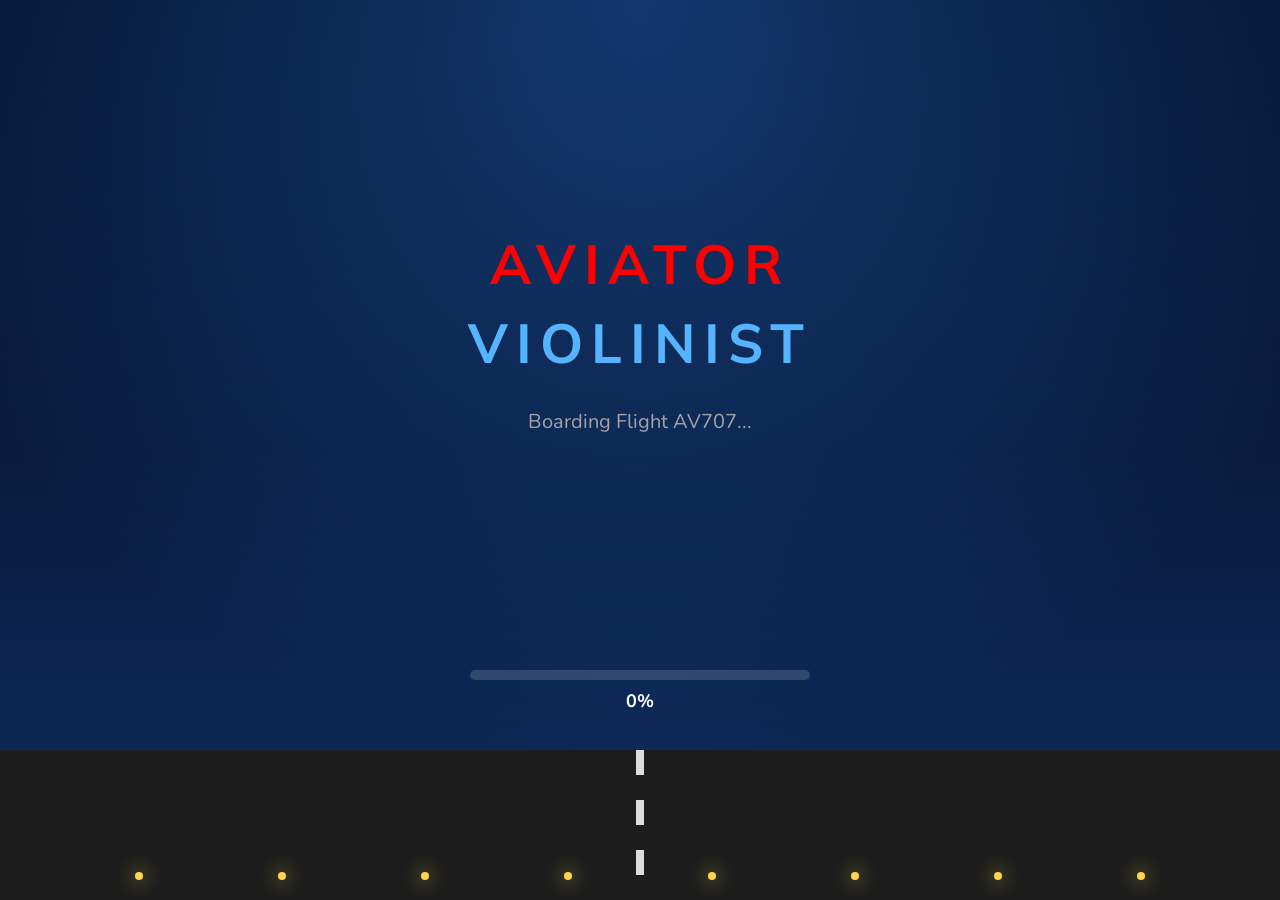
==== commit 3b7f3004: "I rebranded the pre loader for better animation" ====
--- a/index.html
+++ b/index.html
@@ -22,6 +22,90 @@
 </head>
 <body id="top" data-spy="scroll" data-target=".navbar-collapse" data-offset="50">
 
+<!-- ========================================= -->
+<!-- PREMIUM FLIGHT PRELOADER -->
+<!-- ========================================= -->
+
+<div id="flightLoader">
+
+    <!-- Sky Background -->
+    <div class="loader-sky"></div>
+
+    <!-- Clouds -->
+    <div class="cloud cloud1"></div>
+    <div class="cloud cloud2"></div>
+    <div class="cloud cloud3"></div>
+
+    <!-- Runway -->
+    <div class="runway">
+
+        <div class="center-line"></div>
+
+        <div class="runway-lights">
+            <span></span>
+            <span></span>
+            <span></span>
+            <span></span>
+            <span></span>
+            <span></span>
+            <span></span>
+            <span></span>
+        </div>
+
+    </div>
+
+    <!-- Airplane -->
+    <div class="plane-wrapper">
+
+        <!-- SVG Plane -->
+        <svg class="plane" viewBox="0 0 512 512">
+
+            <path fill="white"
+            d="M476 3L211 167L0 143v48l148 65L92 348v40l116-20l268 141l36-32l-168-221L512 35z"/>
+
+        </svg>
+
+    </div>
+
+    <!-- Brand -->
+
+    <div class="loader-brand">
+
+        <h1>
+
+            AVIATOR
+
+            <span>VIOLINIST</span>
+
+        </h1>
+
+        <p id="loadingMessage">
+
+            Boarding Flight AV707...
+
+        </p>
+
+    </div>
+
+    <!-- Progress -->
+
+    <div class="loader-progress">
+
+        <div id="loaderBar"></div>
+
+    </div>
+
+    <div id="loaderPercent">
+
+        0%
+
+    </div>
+
+</div>
+
+<div id="siteContent">
+
+
     <!--MY ANIMATED BACKGROUND -->
      <div class="background">
         <div class="blob blob1"></div>
@@ -36,10 +120,10 @@
 
     <!-- PRE LOADER -->
     <section class="preloader">
-        <div class="spinner">
-            <span class="spinner-rotate"></span>
-        </div>
-    </section>
+    <div class="spinner">
+        <span class="spinner-rotate"></span>
+    </div>
+</section>
 
     <!-- MENU -->
     <section class="navbar custom-navbar navbar-fixed-top" role="navigation">
@@ -824,6 +908,9 @@
     <p>copyright &copy; 2026 Aviator Violinist. All right reserved. | Designed by <span>Morgan Jeremiah</span></p>
   </footer>
 
+  
+</div>
+
 
   <!-- SCRIPTS -->
      <script src="js/jquery.js"></script>
--- a/css/portfolio.css
+++ b/css/portfolio.css
@@ -76,9 +76,9 @@
 
 position:fixed;
 
-top:16px;
-
-right:20px;
+bottom:80px;
+
+right:10px;
 
 background:rgba(255,255,255,0.08);
 
@@ -427,7 +427,7 @@
     animation: spinner .9s linear infinite;
   }
 
-  @-webkit-@keyframes spinner {
+  @-webkit-keyframes spinner {
     to {transform: rotate(360deg);}
   }
 
@@ -664,8 +664,8 @@
     height: 100%;
     object-fit: cover;
     /* gallery hover effect */
+    cursor: pointer;
     transition:.4s ease
-    cursor: pointer;
   }
 
   .gallery img:hover{
@@ -674,6 +674,191 @@
     transform: translateY(-6px) scale(1.04);
     box-shadow: 0 15px 30px rgba(0, 0, 0, .3);
   }
+
+/* GALLERY LIGHT BOX */
+/* LIGHTBOX */
+
+#lightbox{
+
+display:none;
+
+position:fixed;
+
+top:0;
+left:0;
+
+width:100%;
+height:100%;
+
+background:rgba(8,12,25,.82);
+
+backdrop-filter:blur(18px);
+-webkit-backdrop-filter:blur(18px);
+
+justify-content:center;
+align-items:center;
+
+flex-direction:column;
+
+z-index:99999;
+
+animation:fade .35s;
+
+}
+
+@keyframes fade{
+
+from{opacity:0;}
+to{opacity:1;}
+
+}
+
+#lightbox img{
+
+max-width:90%;
+max-height:78vh;
+
+border-radius:18px;
+
+box-shadow:0 20px 60px rgba(0,0,0,.5);
+
+animation:zoom .35s;
+
+}
+
+@keyframes zoom{
+
+from{
+
+transform:scale(.75);
+
+opacity:0;
+
+}
+
+to{
+
+transform:scale(1);
+
+opacity:1;
+
+}
+
+}
+
+#caption{
+
+margin-top:18px;
+
+color:white;
+
+font-size:18px;
+
+font-weight:600;
+
+text-align:center;
+
+}
+
+#counter{
+
+margin-top:8px;
+
+color:#bbb;
+
+font-size:15px;
+
+}
+
+#close{
+
+position:absolute;
+
+top:20px;
+right:30px;
+
+font-size:45px;
+
+cursor:pointer;
+
+color:white;
+
+}
+
+#prev,
+#next{
+
+position:absolute;
+
+top:50%;
+
+transform:translateY(-50%);
+
+font-size:55px;
+
+padding:20px;
+
+cursor:pointer;
+
+color:white;
+
+transition:.3s;
+
+}
+
+#prev:hover,
+#next:hover{
+
+color:#f5b041;
+
+transform:translateY(-50%) scale(1.2);
+
+}
+
+#prev{
+
+left:20px;
+
+}
+
+#next{
+
+right:20px;
+
+}
+
+/* Loader */
+
+#loader{
+
+position:absolute;
+
+width:50px;
+height:50px;
+
+border:5px solid rgba(255,255,255,.2);
+
+border-top:5px solid white;
+
+border-radius:50%;
+
+animation:spin .8s linear infinite;
+
+display:none;
+
+}
+
+@keyframes spin{
+
+100%{
+
+transform:rotate(360deg);
+
+}
+
+}
+
+
   /* TABLET */
   @media (min-width:768px){
 
@@ -877,7 +1062,7 @@
   -----------------------------------------*/
 
   #testimonial .item {
-    background color: #8b7e6150;
+    background-color: #8b7e6150;
     border: #83745367;
     margin: 20px 0;
     padding: 4em 3em;
@@ -985,8 +1170,8 @@
   -----------------------------------------*/
 
   footer {
-    background color: #8b7e6150;
-    padding: 120px 0;
+   background-color: #8b7e6150;
+   padding: 120px 0;
   }
 
   footer .section-title {
@@ -1250,4 +1435,530 @@
   }
   .footer2 span {
     color: #75500a
-  }+  }
+
+
+/* ==========================================================
+   PREMIUM FLIGHT PRELOADER
+   Aviator Violinist
+========================================================== */
+
+#flightLoader{
+    position:fixed;
+    top:0;
+    left:0;
+    width:100%;
+    height:100vh;
+    overflow:hidden;
+    background:linear-gradient(to bottom,#04142f,#081b3d,#0f2d61);
+    z-index:999999;
+    display:flex;
+    justify-content:center;
+    align-items:center;
+    flex-direction:column;
+}
+
+/* Hide website until loader finishes */
+
+#siteContent{
+    display:none;
+}
+
+/* =======================
+      SKY
+======================= */
+
+.loader-sky{
+    position:absolute;
+    inset:0;
+    background:
+    radial-gradient(circle at top,#2f80ed55,transparent 70%);
+}
+
+/* =======================
+      CLOUDS
+======================= */
+
+.cloud{
+
+    position:absolute;
+
+    background:white;
+
+    opacity:.18;
+
+    border-radius:100px;
+
+    filter:blur(2px);
+
+}
+
+.cloud::before,
+.cloud::after{
+
+content:"";
+
+position:absolute;
+
+background:white;
+
+border-radius:50%;
+
+}
+
+.cloud1{
+
+width:170px;
+
+height:55px;
+
+top:12%;
+
+left:-250px;
+
+animation:cloudMove 30s linear infinite;
+
+}
+
+.cloud1::before{
+
+width:80px;
+
+height:80px;
+
+left:20px;
+
+top:-35px;
+
+}
+
+.cloud1::after{
+
+width:90px;
+
+height:90px;
+
+right:20px;
+
+top:-45px;
+
+}
+
+.cloud2{
+
+width:140px;
+
+height:45px;
+
+top:28%;
+
+left:-200px;
+
+animation:cloudMove 42s linear infinite;
+
+animation-delay:4s;
+
+}
+
+.cloud2::before{
+
+width:70px;
+
+height:70px;
+
+left:15px;
+
+top:-30px;
+
+}
+
+.cloud2::after{
+
+width:70px;
+
+height:70px;
+
+right:10px;
+
+top:-28px;
+
+}
+
+.cloud3{
+
+width:200px;
+
+height:60px;
+
+top:18%;
+
+left:-300px;
+
+animation:cloudMove 55s linear infinite;
+
+animation-delay:8s;
+
+}
+
+.cloud3::before{
+
+width:95px;
+
+height:95px;
+
+left:20px;
+
+top:-40px;
+
+}
+
+.cloud3::after{
+
+width:95px;
+
+height:95px;
+
+right:25px;
+
+top:-42px;
+
+}
+
+@keyframes cloudMove{
+
+from{
+
+transform:translateX(0);
+
+}
+
+to{
+
+transform:translateX(calc(100vw + 500px));
+
+}
+
+}
+
+/* =======================
+      PLANE
+======================= */
+
+.plane-wrapper{
+
+position:absolute;
+
+bottom:170px;
+
+left:-180px;
+
+animation:takeoff 3.8s ease-in-out forwards;
+
+}
+
+.plane{
+
+width:90px;
+
+fill:white;
+
+filter:drop-shadow(0 0 20px rgba(255,255,255,.45));
+
+}
+
+@keyframes takeoff{
+
+0%{
+
+left:-180px;
+
+bottom:130px;
+
+transform:rotate(0deg);
+
+
+}
+
+50%{
+
+left:45%;
+
+bottom:130px;
+
+}
+
+70%{
+
+left:60%;
+
+bottom:180px;
+
+transform:rotate(-12deg);
+
+}
+
+100%{
+
+left:110%;
+
+bottom:420px;
+
+transform:rotate(-28deg);
+
+}
+
+}
+
+/* =======================
+      RUNWAY
+======================= */
+
+.runway{
+
+position:absolute;
+
+bottom:0;
+
+width:100%;
+
+height:150px;
+
+background:#1d1d1d;
+
+overflow:hidden;
+
+}
+
+.center-line{
+
+position:absolute;
+
+left:50%;
+
+top:0;
+
+transform:translateX(-50%);
+
+width:8px;
+
+height:100%;
+
+background:repeating-linear-gradient(
+to bottom,
+white 0,
+white 25px,
+transparent 25px,
+transparent 50px
+);
+
+opacity:.85;
+
+}
+
+.runway-lights{
+
+position:absolute;
+
+bottom:20px;
+
+display:flex;
+
+justify-content:space-evenly;
+
+width:100%;
+
+}
+
+.runway-lights span{
+
+width:8px;
+
+height:8px;
+
+background:#ffd54f;
+
+border-radius:50%;
+
+box-shadow:0 0 18px #ffd54f;
+
+animation:blink 1s infinite alternate;
+
+}
+
+.runway-lights span:nth-child(even){
+
+animation-delay:.5s;
+
+}
+
+@keyframes blink{
+
+from{
+
+opacity:.25;
+
+}
+
+to{
+
+opacity:1;
+
+}
+
+}
+
+/* =======================
+      BRAND
+======================= */
+
+.loader-brand{
+
+position:absolute;
+
+top:25%;
+
+text-align:center;
+
+color:white;
+
+}
+
+.loader-brand h1{
+
+font-size:55px;
+
+letter-spacing:8px;
+
+font-weight:700;
+
+margin:0;
+
+}
+
+.loader-brand h1 span{
+
+display:block;
+
+color:#56b4ff;
+
+}
+
+.loader-brand p{
+
+margin-top:18px;
+
+font-size:20px;
+
+opacity:.9;
+
+}
+
+/* =======================
+      PROGRESS
+======================= */
+
+.loader-progress{
+
+position:absolute;
+
+bottom:220px;
+
+width:340px;
+
+height:10px;
+
+border-radius:30px;
+
+background:rgba(255,255,255,.15);
+
+overflow:hidden;
+
+}
+
+#loaderBar{
+
+height:100%;
+
+width:0;
+
+background:linear-gradient(90deg,#4facfe,#00f2fe);
+
+border-radius:30px;
+
+}
+
+#loaderPercent{
+
+position:absolute;
+
+bottom:185px;
+
+color:white;
+
+font-size:18px;
+
+font-weight:bold;
+
+}
+
+/* =======================
+      MOBILE
+======================= */
+
+@media(max-width:768px){
+
+.loader-brand h1{
+
+font-size:34px;
+
+letter-spacing:4px;
+
+}
+
+.loader-brand p{
+
+font-size:16px;
+
+padding:0 25px;
+
+}
+
+.loader-progress{
+
+width:250px;
+
+}
+
+.plane{
+
+width:65px;
+
+}
+
+.runway{
+
+height:120px;
+
+}
+
+}
+
+@keyframes fadeSite{
+
+from{
+
+opacity:0;
+
+transform:translateY(20px);
+
+}
+
+to{
+
+opacity:1;
+
+transform:translateY(0);
+
+}
+
+}
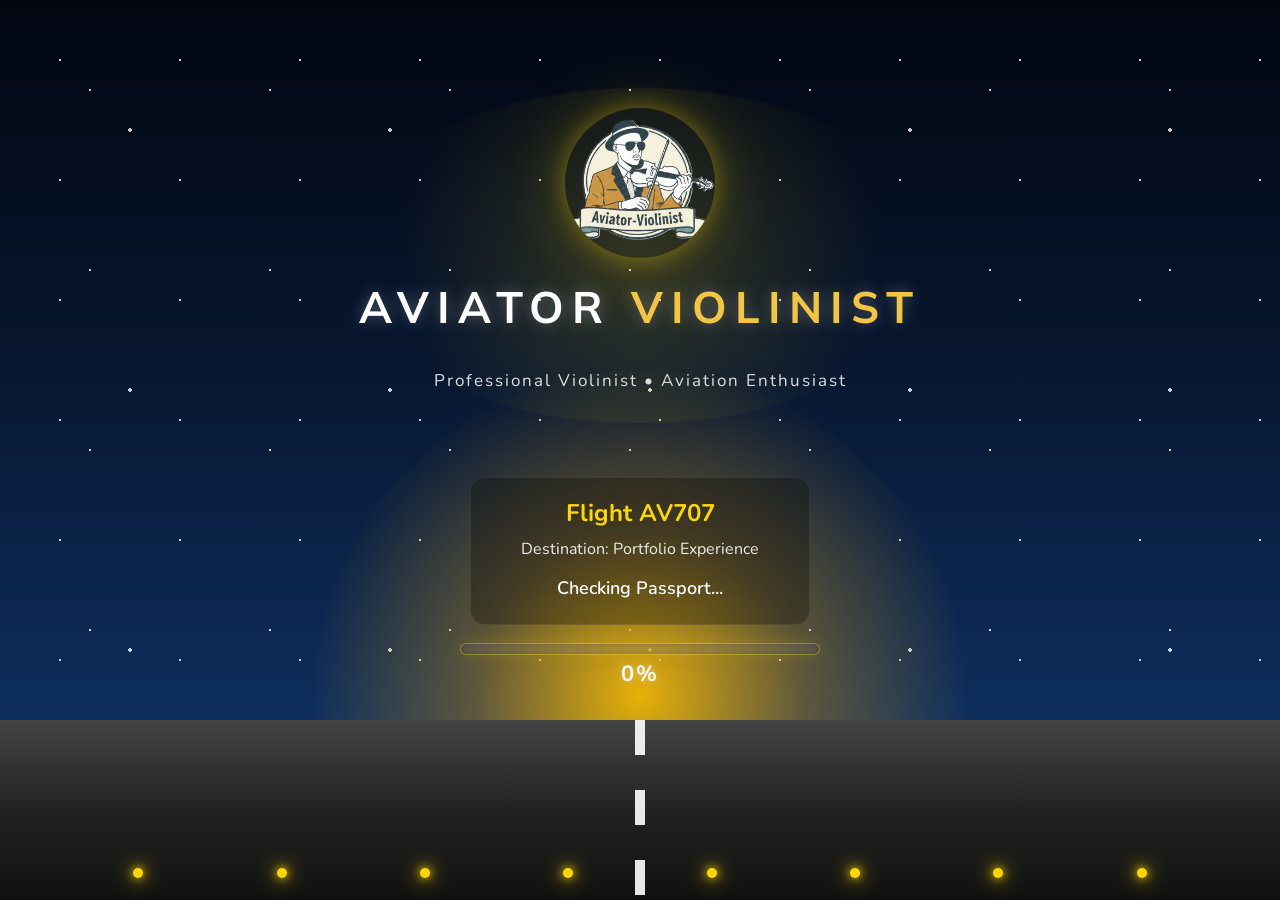
==== commit df29d740: "added logo to preloader" ====
--- a/index.html
+++ b/index.html
@@ -22,26 +22,104 @@
 </head>
 <body id="top" data-spy="scroll" data-target=".navbar-collapse" data-offset="50">
 
-<!-- ========================================= -->
-<!-- PREMIUM FLIGHT PRELOADER -->
-<!-- ========================================= -->
+<!-- ==========================================================
+     AVIATOR VIOLINIST CINEMATIC PRELOADER
+=========================================================== -->
 
 <div id="flightLoader">
 
-    <!-- Sky Background -->
-    <div class="loader-sky"></div>
+    <!-- Sky -->
+    <div class="sky">
+        <div class="stars"></div>
+        <div class="sunrise"></div>
+    </div>
 
     <!-- Clouds -->
     <div class="cloud cloud1"></div>
     <div class="cloud cloud2"></div>
     <div class="cloud cloud3"></div>
 
+    <!-- Logo -->
+    <div class="loader-logo">
+
+        <img src="./images/favicon.png"
+             alt="Aviator Violinist Logo"
+             id="loaderLogo">
+
+        <h1>AVIATOR <span>VIOLINIST</span></h1>
+
+        <p class="subtitle">
+
+            Professional Violinist • Aviation Enthusiast
+
+        </p>
+
+    </div>
+
+    <!-- Flight Board -->
+
+    <div class="flight-board">
+
+        <div class="flight-number">
+
+            Flight AV707
+
+        </div>
+
+        <div class="destination">
+
+            Destination:
+            Portfolio Experience
+
+        </div>
+
+        <div id="loadingMessage">
+
+            Checking Passport...
+
+        </div>
+
+    </div>
+
+    <!-- Progress -->
+
+    <div class="loader-progress">
+
+        <div id="loaderBar"></div>
+
+    </div>
+
+    <div id="loaderPercent">
+
+        0%
+
+    </div>
+
+    <!-- Plane -->
+
+    <div class="plane-wrapper">
+
+        <svg
+        class="plane"
+        viewBox="0 0 640 512">
+
+        <path
+        fill="white"
+
+        d="M633 240L421 169L329 8L288 8L320 176L144 128L96 56L64 56L80 160L8 144L0 192L80 224L64 328L96 328L144 256L320 208L288 504L329 504L421 247L633 176Z"/>
+
+        </svg>
+
+    </div>
+
     <!-- Runway -->
+
     <div class="runway">
 
         <div class="center-line"></div>
 
         <div class="runway-lights">
+
             <span></span>
             <span></span>
             <span></span>
@@ -50,54 +128,8 @@
             <span></span>
             <span></span>
             <span></span>
+
         </div>
-
-    </div>
-
-    <!-- Airplane -->
-    <div class="plane-wrapper">
-
-        <!-- SVG Plane -->
-        <svg class="plane" viewBox="0 0 512 512">
-
-            <path fill="white"
-            d="M476 3L211 167L0 143v48l148 65L92 348v40l116-20l268 141l36-32l-168-221L512 35z"/>
-
-        </svg>
-
-    </div>
-
-    <!-- Brand -->
-
-    <div class="loader-brand">
-
-        <h1>
-
-            AVIATOR
-
-            <span>VIOLINIST</span>
-
-        </h1>
-
-        <p id="loadingMessage">
-
-            Boarding Flight AV707...
-
-        </p>
-
-    </div>
-
-    <!-- Progress -->
-
-    <div class="loader-progress">
-
-        <div id="loaderBar"></div>
-
-    </div>
-
-    <div id="loaderPercent">
-
-        0%
 
     </div>
 
@@ -119,11 +151,11 @@
 
 
     <!-- PRE LOADER -->
-    <section class="preloader">
+    <!-- <section class="preloader">
     <div class="spinner">
         <span class="spinner-rotate"></span>
     </div>
-</section>
+</section> -->
 
     <!-- MENU -->
     <section class="navbar custom-navbar navbar-fixed-top" role="navigation">
--- a/css/portfolio.css
+++ b/css/portfolio.css
@@ -1,6 +1,10 @@
 /* PORTFOLIO */
 
   @import url('https://fonts.googleapis.com/css?family=Muli:300,700|Nunito');
+
+  body{
+    overflow:hidden;
+}
 
   /* body {
     background: #1d1152;
@@ -1438,54 +1442,358 @@
   }
 
 
-/* ==========================================================
-   PREMIUM FLIGHT PRELOADER
-   Aviator Violinist
-========================================================== */
+
+
+
+/* PART 2A */
+/*=====================================================
+      AVIATOR VIOLINIST CINEMATIC PRELOADER
+======================================================*/
+
+/* Main Loader */
 
 #flightLoader{
     position:fixed;
-    top:0;
-    left:0;
+    inset:0;
     width:100%;
     height:100vh;
     overflow:hidden;
-    background:linear-gradient(to bottom,#04142f,#081b3d,#0f2d61);
-    z-index:999999;
     display:flex;
     justify-content:center;
     align-items:center;
     flex-direction:column;
-}
-
-/* Hide website until loader finishes */
+    background:#020611;
+    z-index:999999;
+    transition:opacity .8s ease;
+}
+
+/* Hide website until loading finishes */
 
 #siteContent{
     display:none;
 }
 
-/* =======================
-      SKY
-======================= */
-
-.loader-sky{
+/*=====================================================
+                    SKY
+======================================================*/
+
+.sky{
     position:absolute;
     inset:0;
-    background:
-    radial-gradient(circle at top,#2f80ed55,transparent 70%);
-}
-
-/* =======================
-      CLOUDS
-======================= */
+    overflow:hidden;
+    background:linear-gradient(
+        to bottom,
+        #020611 0%,
+        #07162f 40%,
+        #103b75 100%
+    );
+}
+
+/*=====================================================
+                    STARS
+======================================================*/
+
+.stars{
+
+    position:absolute;
+    inset:0;
+
+    background-image:
+
+    radial-gradient(circle,#fff 1px,transparent 1px),
+    radial-gradient(circle,#ffffff 1.5px,transparent 1.5px),
+    radial-gradient(circle,#fff 2px,transparent 2px);
+
+    background-size:
+
+    120px 120px,
+    180px 180px,
+    260px 260px;
+
+    animation:twinkle 5s infinite alternate;
+
+    opacity:.8;
+
+}
+
+@keyframes twinkle{
+
+from{
+
+opacity:.35;
+
+}
+
+to{
+
+opacity:1;
+
+}
+
+}
+
+/*=====================================================
+                 SUNRISE
+======================================================*/
+
+.sunrise{
+
+position:absolute;
+
+left:50%;
+
+bottom:-250px;
+
+transform:translateX(-50%);
+
+width:650px;
+
+height:650px;
+
+border-radius:50%;
+
+background:
+
+radial-gradient(circle,
+
+rgba(255,191,0,.95),
+
+rgba(255,170,0,.35),
+
+transparent 72%
+
+);
+
+animation:sunrise 4.5s ease forwards;
+
+opacity:.2;
+
+}
+
+@keyframes sunrise{
+
+0%{
+
+bottom:-320px;
+
+opacity:.15;
+
+}
+
+100%{
+
+bottom:-120px;
+
+opacity:.95;
+
+}
+
+}
+
+/*=====================================================
+                 LOGO
+======================================================*/
+
+.loader-logo{
+
+position:absolute;
+
+top:12%;
+
+display:flex;
+
+flex-direction:column;
+
+align-items:center;
+
+animation:logoFade 1.4s ease;
+
+z-index:10;
+
+}
+
+#loaderLogo{
+
+width:150px;
+
+height:150px;
+
+object-fit:contain;
+
+border-radius:50%;
+
+box-shadow:
+
+0 0 25px rgba(255,215,0,.35),
+
+0 0 70px rgba(255,215,0,.20);
+
+animation:
+
+logoFloat 4s ease-in-out infinite;
+
+}
+
+.loader-logo h1{
+
+margin-top:18px;
+
+font-size:44px;
+
+font-weight:700;
+
+letter-spacing:8px;
+
+color:white;
+
+text-shadow:
+
+0 0 15px rgba(255,255,255,.3);
+
+}
+
+.loader-logo span{
+
+color:#f5c542;
+
+}
+
+.subtitle{
+
+margin-top:10px;
+
+font-size:17px;
+
+color:#dddddd;
+
+letter-spacing:2px;
+
+}
+
+/*=====================================================
+               LOGO ANIMATION
+======================================================*/
+
+@keyframes logoFade{
+
+from{
+
+opacity:0;
+
+transform:translateY(20px);
+
+}
+
+to{
+
+opacity:1;
+
+transform:translateY(0);
+
+}
+
+}
+
+@keyframes logoFloat{
+
+0%{
+
+transform:translateY(0);
+
+}
+
+50%{
+
+transform:translateY(-10px);
+
+}
+
+100%{
+
+transform:translateY(0);
+
+}
+
+}
+
+/*=====================================================
+             FLIGHT BOARD
+======================================================*/
+
+.flight-board{
+
+position:absolute;
+
+top:53%;
+
+display:flex;
+
+flex-direction:column;
+
+align-items:center;
+
+padding:18px 28px;
+
+border-radius:15px;
+
+background:rgba(0,0,0,.28);
+
+backdrop-filter:blur(10px);
+
+border:1px solid rgba(255,255,255,.08);
+
+color:white;
+
+min-width:340px;
+
+}
+
+.flight-number{
+
+font-size:24px;
+
+font-weight:bold;
+
+color:#FFD700;
+
+margin-bottom:8px;
+
+}
+
+.destination{
+
+font-size:16px;
+
+margin-bottom:15px;
+
+opacity:.9;
+
+}
+
+#loadingMessage{
+
+font-size:18px;
+
+font-weight:600;
+
+color:white;
+
+text-align:center;
+
+min-height:30px;
+
+}
+
+/* PART 2B */
+/*=====================================================
+                CLOUDS
+======================================================*/
 
 .cloud{
 
     position:absolute;
 
-    background:white;
-
-    opacity:.18;
+    background:rgba(255,255,255,.18);
 
     border-radius:100px;
 
@@ -1500,7 +1808,7 @@
 
 position:absolute;
 
-background:white;
+background:inherit;
 
 border-radius:50%;
 
@@ -1508,457 +1816,734 @@
 
 .cloud1{
 
+width:220px;
+
+height:65px;
+
+top:18%;
+
+left:-280px;
+
+animation:cloudMove1 38s linear infinite;
+
+}
+
+.cloud1::before{
+
+width:90px;
+
+height:90px;
+
+left:25px;
+
+top:-35px;
+
+}
+
+.cloud1::after{
+
+width:110px;
+
+height:110px;
+
+right:20px;
+
+top:-45px;
+
+}
+
+.cloud2{
+
+width:180px;
+
+height:55px;
+
+top:32%;
+
+left:-220px;
+
+animation:cloudMove2 50s linear infinite;
+
+animation-delay:5s;
+
+opacity:.22;
+
+}
+
+.cloud2::before{
+
+width:75px;
+
+height:75px;
+
+left:18px;
+
+top:-28px;
+
+}
+
+.cloud2::after{
+
+width:80px;
+
+height:80px;
+
+right:15px;
+
+top:-30px;
+
+}
+
+.cloud3{
+
+width:260px;
+
+height:70px;
+
+top:12%;
+
+left:-350px;
+
+animation:cloudMove3 65s linear infinite;
+
+animation-delay:10s;
+
+opacity:.15;
+
+}
+
+.cloud3::before{
+
+width:110px;
+
+height:110px;
+
+left:30px;
+
+top:-45px;
+
+}
+
+.cloud3::after{
+
+width:110px;
+
+height:110px;
+
+right:25px;
+
+top:-45px;
+
+}
+
+@keyframes cloudMove1{
+
+from{transform:translateX(0);}
+to{transform:translateX(calc(100vw + 600px));}
+
+}
+
+@keyframes cloudMove2{
+
+from{transform:translateX(0);}
+to{transform:translateX(calc(100vw + 500px));}
+
+}
+
+@keyframes cloudMove3{
+
+from{transform:translateX(0);}
+to{transform:translateX(calc(100vw + 700px));}
+
+}
+
+/*=====================================================
+                    RUNWAY
+======================================================*/
+
+.runway{
+
+position:absolute;
+
+bottom:0;
+
+width:100%;
+
+height:180px;
+
+background:linear-gradient(
+
+to bottom,
+
+#444,
+
+#222,
+
+#101010
+
+);
+
+overflow:hidden;
+
+}
+
+.center-line{
+
+position:absolute;
+
+left:50%;
+
+transform:translateX(-50%);
+
+width:10px;
+
+height:100%;
+
+background:repeating-linear-gradient(
+
+to bottom,
+
+white 0,
+
+white 35px,
+
+transparent 35px,
+
+transparent 70px
+
+);
+
+opacity:.9;
+
+}
+
+/*=====================================================
+                RUNWAY LIGHTS
+======================================================*/
+
+.runway-lights{
+
+position:absolute;
+
+bottom:22px;
+
+width:100%;
+
+display:flex;
+
+justify-content:space-evenly;
+
+}
+
+.runway-lights span{
+
+width:10px;
+
+height:10px;
+
+border-radius:50%;
+
+background:#FFD700;
+
+box-shadow:
+
+0 0 10px #FFD700,
+
+0 0 20px #FFD700,
+
+0 0 35px rgba(255,215,0,.6);
+
+animation:runwayBlink 1.2s infinite alternate;
+
+}
+
+.runway-lights span:nth-child(even){
+
+animation-delay:.6s;
+
+}
+
+@keyframes runwayBlink{
+
+from{
+
+opacity:.25;
+
+transform:scale(.8);
+
+}
+
+to{
+
+opacity:1;
+
+transform:scale(1.4);
+
+}
+
+}
+
+/*=====================================================
+                AIRCRAFT
+======================================================*/
+
+.plane-wrapper{
+
+position:absolute;
+
+bottom:120px;
+
+left:-240px;
+
+z-index:20;
+
+animation:planeTakeoff 4.5s ease forwards;
+
+}
+
+.plane{
+
 width:170px;
 
-height:55px;
-
-top:12%;
-
-left:-250px;
-
-animation:cloudMove 30s linear infinite;
-
-}
-
-.cloud1::before{
-
-width:80px;
-
-height:80px;
+height:auto;
+
+filter:
+
+drop-shadow(0 0 12px rgba(255,255,255,.4))
+
+drop-shadow(0 0 35px rgba(255,255,255,.25));
+
+}
+
+/*=====================================================
+             AIRCRAFT SHADOW
+======================================================*/
+
+.plane-wrapper::after{
+
+content:"";
+
+position:absolute;
 
 left:20px;
 
-top:-35px;
-
-}
-
-.cloud1::after{
-
-width:90px;
-
-height:90px;
-
-right:20px;
-
-top:-45px;
-
-}
-
-.cloud2{
-
-width:140px;
-
-height:45px;
-
-top:28%;
-
-left:-200px;
-
-animation:cloudMove 42s linear infinite;
-
-animation-delay:4s;
-
-}
-
-.cloud2::before{
-
-width:70px;
-
-height:70px;
-
-left:15px;
-
-top:-30px;
-
-}
-
-.cloud2::after{
-
-width:70px;
-
-height:70px;
-
-right:10px;
-
-top:-28px;
-
-}
-
-.cloud3{
-
-width:200px;
-
-height:60px;
-
-top:18%;
-
-left:-300px;
-
-animation:cloudMove 55s linear infinite;
-
-animation-delay:8s;
-
-}
-
-.cloud3::before{
-
-width:95px;
-
-height:95px;
-
-left:20px;
-
-top:-40px;
-
-}
-
-.cloud3::after{
-
-width:95px;
-
-height:95px;
-
-right:25px;
-
-top:-42px;
-
-}
-
-@keyframes cloudMove{
-
-from{
-
-transform:translateX(0);
-
-}
-
-to{
-
-transform:translateX(calc(100vw + 500px));
-
-}
-
-}
-
-/* =======================
-      PLANE
-======================= */
-
-.plane-wrapper{
-
-position:absolute;
-
-bottom:170px;
-
-left:-180px;
-
-animation:takeoff 3.8s ease-in-out forwards;
-
-}
-
-.plane{
-
-width:90px;
-
-fill:white;
-
-filter:drop-shadow(0 0 20px rgba(255,255,255,.45));
-
-}
-
-@keyframes takeoff{
+top:75px;
+
+width:130px;
+
+height:18px;
+
+background:rgba(0,0,0,.35);
+
+filter:blur(8px);
+
+border-radius:50%;
+
+animation:shadowMove 4.5s ease forwards;
+
+}
+
+@keyframes shadowMove{
 
 0%{
 
-left:-180px;
-
-bottom:130px;
+transform:scale(1);
+
+opacity:.55;
+
+}
+
+100%{
+
+transform:scale(.35);
+
+opacity:0;
+
+}
+
+}
+
+/*=====================================================
+             TAKEOFF ANIMATION
+======================================================*/
+
+@keyframes planeTakeoff{
+
+0%{
+
+left:-220px;
+
+bottom:115px;
 
 transform:rotate(0deg);
 
-
-}
-
-50%{
-
-left:45%;
-
-bottom:130px;
-
-}
-
-70%{
-
-left:60%;
-
-bottom:180px;
-
-transform:rotate(-12deg);
+}
+
+35%{
+
+left:25%;
+
+bottom:115px;
+
+transform:rotate(0deg);
+
+}
+
+55%{
+
+left:48%;
+
+bottom:120px;
+
+transform:rotate(-6deg);
+
+}
+
+72%{
+
+left:68%;
+
+bottom:190px;
+
+transform:rotate(-16deg);
+
+}
+
+85%{
+
+left:88%;
+
+bottom:320px;
+
+transform:rotate(-24deg);
 
 }
 
 100%{
 
-left:110%;
-
-bottom:420px;
-
-transform:rotate(-28deg);
-
-}
-
-}
-
-/* =======================
-      RUNWAY
-======================= */
-
-.runway{
-
-position:absolute;
-
-bottom:0;
-
-width:100%;
-
-height:150px;
-
-background:#1d1d1d;
-
-overflow:hidden;
-
-}
-
-.center-line{
-
-position:absolute;
-
-left:50%;
-
-top:0;
-
-transform:translateX(-50%);
-
-width:8px;
-
-height:100%;
-
-background:repeating-linear-gradient(
-to bottom,
-white 0,
-white 25px,
-transparent 25px,
-transparent 50px
-);
-
-opacity:.85;
-
-}
-
-.runway-lights{
-
-position:absolute;
-
-bottom:20px;
-
-display:flex;
-
-justify-content:space-evenly;
-
-width:100%;
-
-}
-
-.runway-lights span{
-
-width:8px;
-
-height:8px;
-
-background:#ffd54f;
-
-border-radius:50%;
-
-box-shadow:0 0 18px #ffd54f;
-
-animation:blink 1s infinite alternate;
-
-}
-
-.runway-lights span:nth-child(even){
-
-animation-delay:.5s;
-
-}
-
-@keyframes blink{
-
-from{
-
-opacity:.25;
-
-}
-
-to{
-
-opacity:1;
-
-}
-
-}
-
-/* =======================
-      BRAND
-======================= */
-
-.loader-brand{
-
-position:absolute;
-
-top:25%;
-
-text-align:center;
-
-color:white;
-
-}
-
-.loader-brand h1{
-
-font-size:55px;
-
-letter-spacing:8px;
-
-font-weight:700;
-
-margin:0;
-
-}
-
-.loader-brand h1 span{
-
-display:block;
-
-color:#56b4ff;
-
-}
-
-.loader-brand p{
-
-margin-top:18px;
-
-font-size:20px;
-
-opacity:.9;
-
-}
-
-/* =======================
-      PROGRESS
-======================= */
+left:115%;
+
+bottom:520px;
+
+transform:rotate(-32deg);
+
+}
+
+}
+
+/* LAST PART */
+/*=====================================================
+                PROGRESS SECTION
+======================================================*/
 
 .loader-progress{
 
-position:absolute;
-
-bottom:220px;
-
-width:340px;
-
-height:10px;
-
-border-radius:30px;
-
-background:rgba(255,255,255,.15);
-
-overflow:hidden;
+    position:absolute;
+
+    bottom:245px;
+
+    width:360px;
+
+    height:12px;
+
+    background:rgba(255,255,255,.15);
+
+    border-radius:50px;
+
+    overflow:hidden;
+
+    border:1px solid rgba(255,215,0,.25);
+
+    box-shadow:
+        inset 0 0 12px rgba(0,0,0,.4),
+        0 0 15px rgba(255,215,0,.15);
 
 }
 
 #loaderBar{
 
-height:100%;
-
-width:0;
-
-background:linear-gradient(90deg,#4facfe,#00f2fe);
-
-border-radius:30px;
+    width:0;
+
+    height:100%;
+
+    border-radius:50px;
+
+    background:linear-gradient(
+        90deg,
+        #FFD700,
+        #FFC107,
+        #FFB300
+    );
+
+    box-shadow:
+        0 0 12px #FFD700,
+        0 0 28px rgba(255,215,0,.6);
 
 }
 
 #loaderPercent{
 
-position:absolute;
-
-bottom:185px;
-
-color:white;
-
-font-size:18px;
-
-font-weight:bold;
-
-}
-
-/* =======================
-      MOBILE
-======================= */
-
-@media(max-width:768px){
-
-.loader-brand h1{
-
-font-size:34px;
-
-letter-spacing:4px;
-
-}
-
-.loader-brand p{
-
-font-size:16px;
-
-padding:0 25px;
-
-}
-
-.loader-progress{
-
-width:250px;
-
-}
-
-.plane{
-
-width:65px;
-
-}
-
-.runway{
-
-height:120px;
-
-}
-
-}
+    position:absolute;
+
+    bottom:210px;
+
+    color:#ffffff;
+
+    font-size:22px;
+
+    font-weight:700;
+
+    letter-spacing:2px;
+
+    text-shadow:
+        0 0 10px rgba(255,255,255,.4);
+
+}
+
+/*=====================================================
+              GOLD GLOW EFFECTS
+======================================================*/
+
+.loader-logo::after{
+
+    content:"";
+
+    position:absolute;
+
+    inset:-20px;
+
+    border-radius:50%;
+
+    background:radial-gradient(
+        circle,
+        rgba(255,215,0,.18),
+        transparent 70%
+    );
+
+    animation:logoGlow 3s ease-in-out infinite;
+
+    z-index:-1;
+
+}
+
+@keyframes logoGlow{
+
+    0%{
+
+        transform:scale(.9);
+
+        opacity:.4;
+
+    }
+
+    50%{
+
+        transform:scale(1.15);
+
+        opacity:1;
+
+    }
+
+    100%{
+
+        transform:scale(.9);
+
+        opacity:.4;
+
+    }
+
+}
+
+/*=====================================================
+                FADE WEBSITE
+======================================================*/
 
 @keyframes fadeSite{
 
-from{
-
-opacity:0;
-
-transform:translateY(20px);
-
-}
-
-to{
-
-opacity:1;
-
-transform:translateY(0);
-
-}
+    from{
+
+        opacity:0;
+
+        transform:translateY(20px);
+
+    }
+
+    to{
+
+        opacity:1;
+
+        transform:translateY(0);
+
+    }
+
+}
+
+/*=====================================================
+             LOADER FADE OUT
+======================================================*/
+
+.loader-hide{
+
+    opacity:0;
+
+    visibility:hidden;
+
+    transition:all .8s ease;
+
+}
+
+/*=====================================================
+             MOBILE RESPONSIVE
+======================================================*/
+
+@media (max-width:992px){
+
+    .loader-logo h1{
+
+        font-size:36px;
+
+        letter-spacing:5px;
+
+    }
+
+    #loaderLogo{
+
+        width:120px;
+
+        height:120px;
+
+    }
+
+    .flight-board{
+
+        width:85%;
+
+        min-width:unset;
+
+    }
+
+    .loader-progress{
+
+        width:280px;
+
+    }
+
+    .plane{
+
+        width:130px;
+
+    }
+
+}
+
+@media (max-width:768px){
+
+    .loader-logo{
+
+        top:9%;
+
+    }
+
+    .subtitle{
+
+        font-size:14px;
+
+        text-align:center;
+
+        padding:0 20px;
+
+    }
+
+    .flight-board{
+
+        top:50%;
+
+        padding:15px;
+
+    }
+
+    .flight-number{
+
+        font-size:20px;
+
+    }
+
+    .destination{
+
+        font-size:14px;
+
+    }
+
+    #loadingMessage{
+
+        font-size:16px;
+
+    }
+
+    .loader-progress{
+
+        width:230px;
+
+        bottom:210px;
+
+    }
+
+    #loaderPercent{
+
+        bottom:175px;
+
+        font-size:18px;
+
+    }
+
+    .plane{
+
+        width:110px;
+
+    }
+
+    .runway{
+
+        height:150px;
+
+    }
+
+}
+
+@media (max-width:480px){
+
+    #loaderLogo{
+
+        width:95px;
+
+        height:95px;
+
+    }
+
+    .loader-logo h1{
+
+        font-size:26px;
+
+        letter-spacing:3px;
+
+    }
+
+    .subtitle{
+
+        font-size:12px;
+
+    }
+
+    .loader-progress{
+
+        width:180px;
+
+    }
+
+    .plane{
+
+        width:90px;
+
+    }
 
 }
